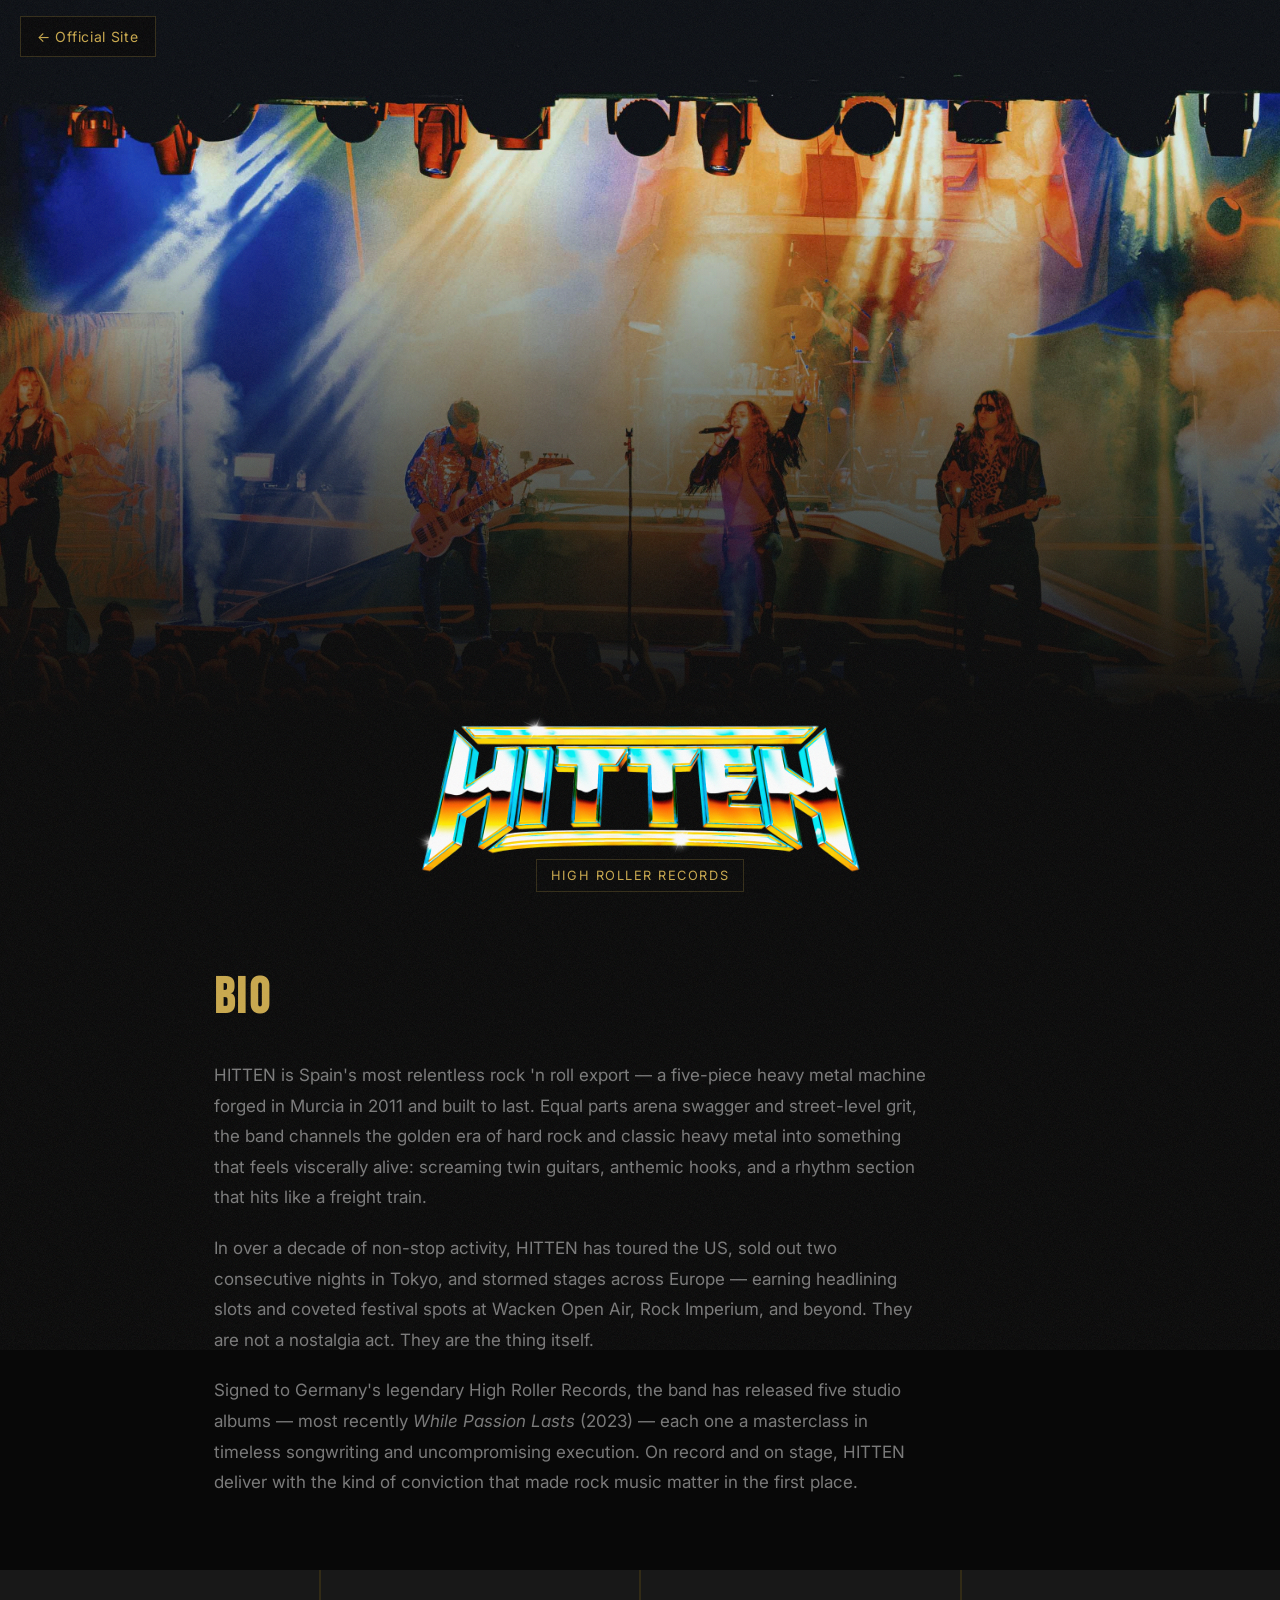
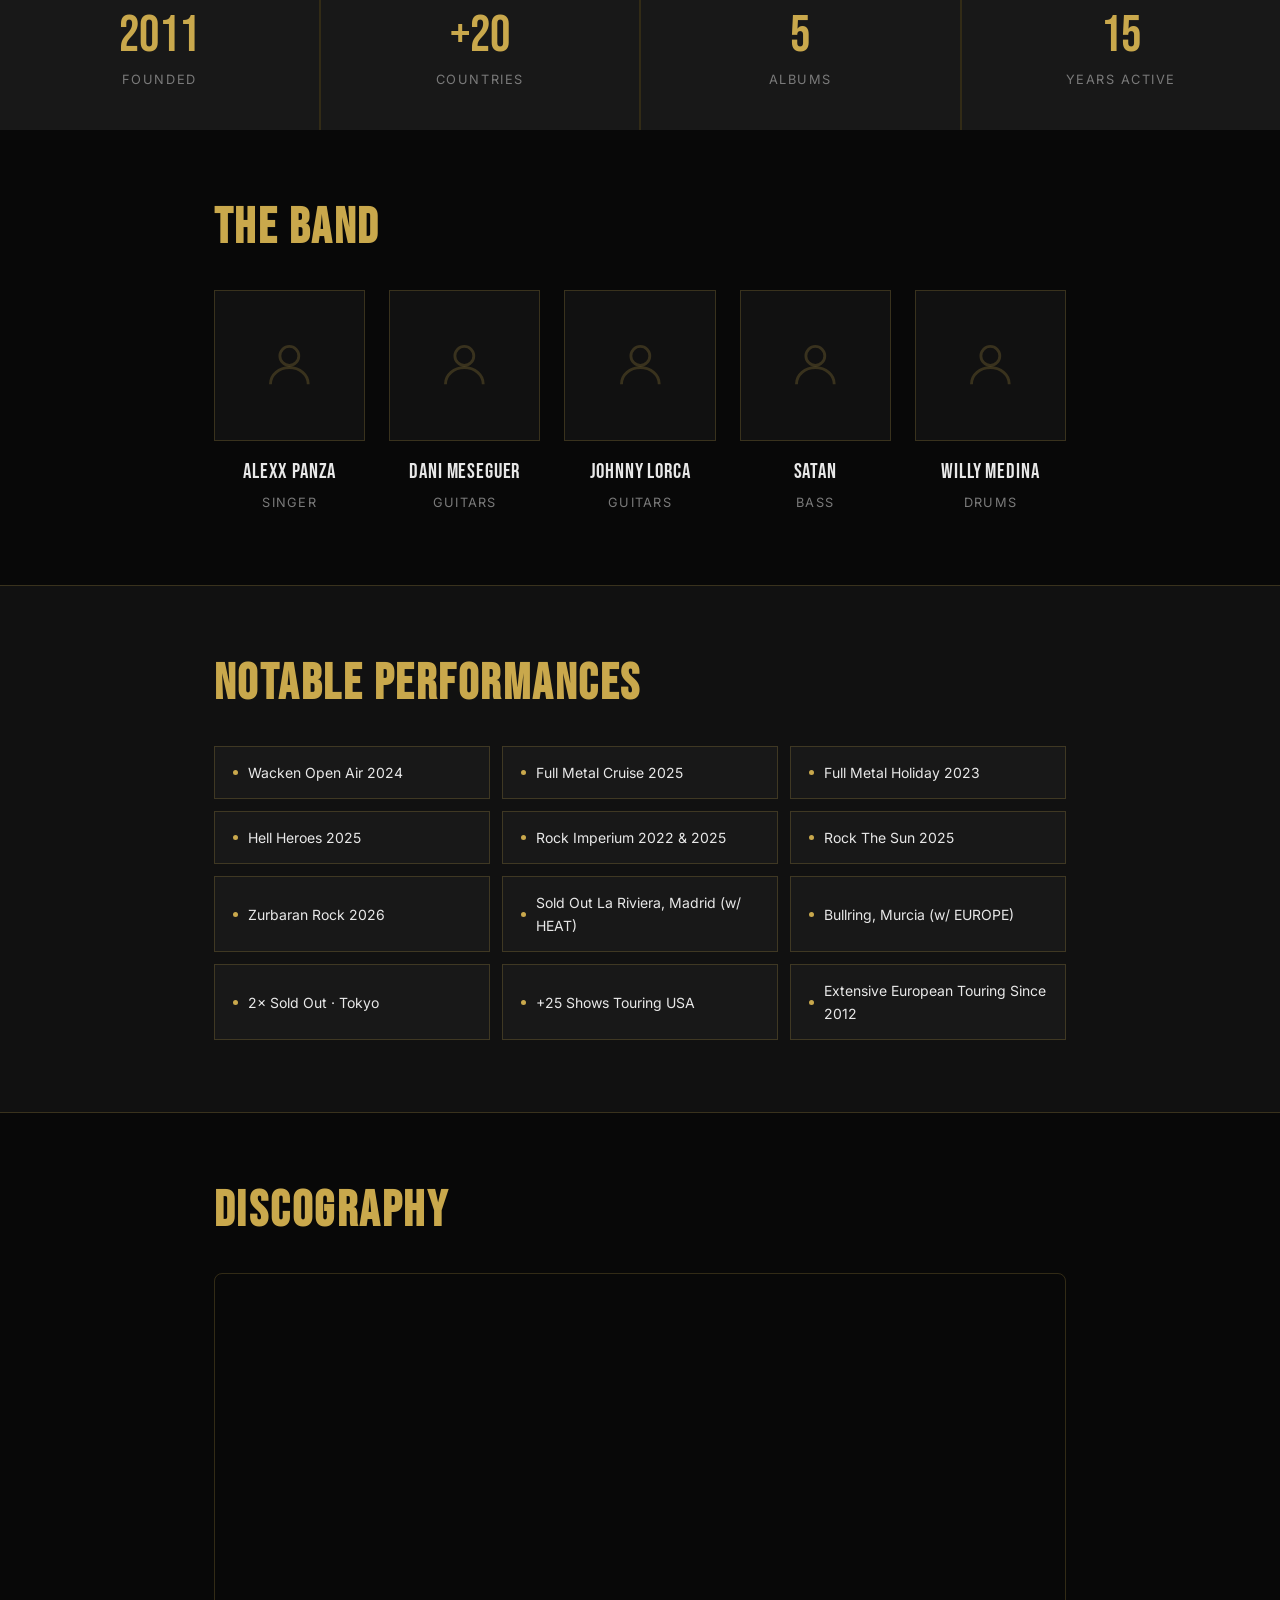
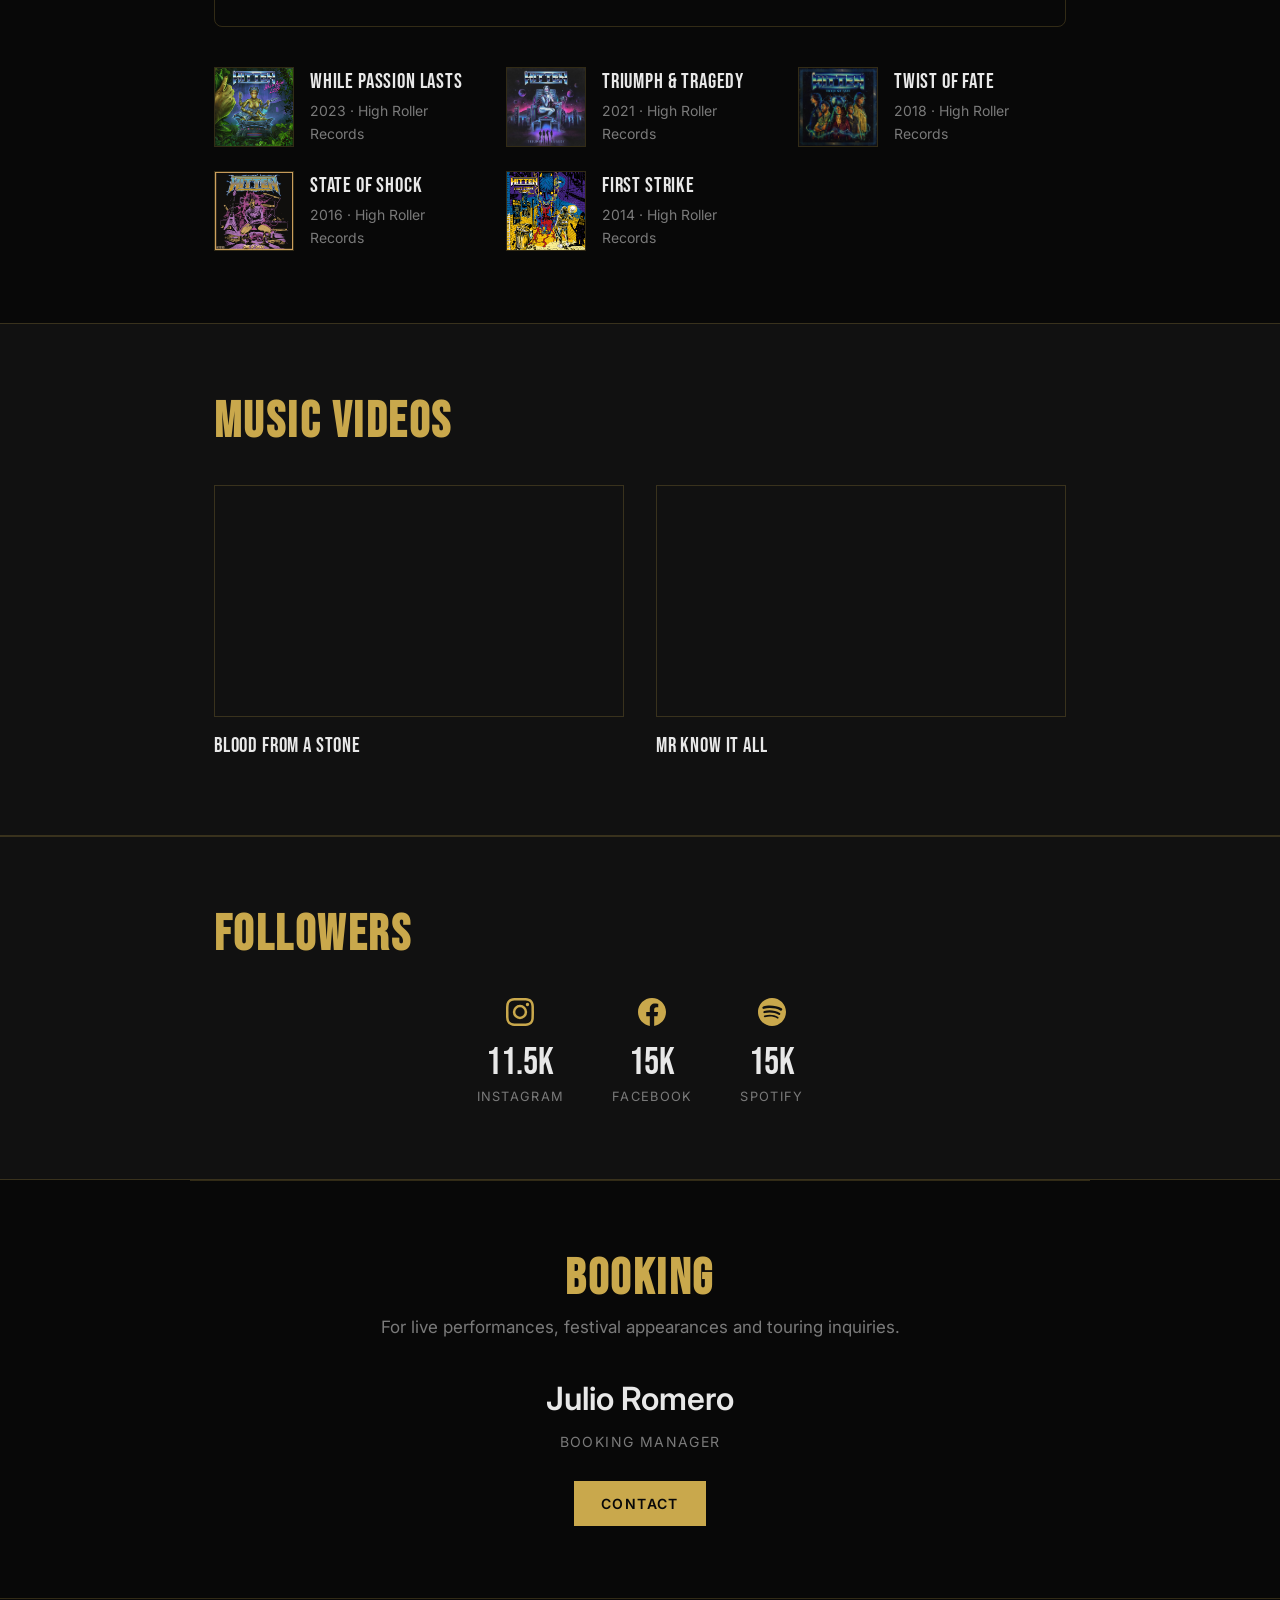
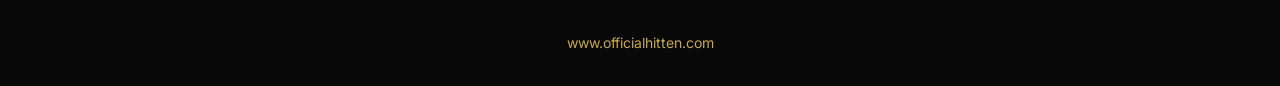
==== epk.html @ 233d21eb "UI: navbar y menú móvil con efecto liquid glass estilo Apple" ====
<!DOCTYPE html>
<html lang="en">
<head>
    <meta charset="UTF-8">
    <meta name="viewport" content="width=device-width, initial-scale=1.0">
    <title>HITTEN — Electronic Press Kit</title>
    <meta name="robots" content="noindex, nofollow">
    <link rel="preconnect" href="https://fonts.googleapis.com">
    <link rel="preconnect" href="https://fonts.gstatic.com" crossorigin>
    <link href="https://fonts.googleapis.com/css2?family=Bebas+Neue&family=Inter:wght@300;400;500;600&display=swap" rel="stylesheet">
    <link rel="stylesheet" href="style.css">
    <style>

        /* ── Back link ── */
        .epk-back {
            position: fixed;
            top: 16px;
            left: 20px;
            z-index: 100;
            padding: 8px 16px;
            background: rgba(8, 8, 8, 0.85);
            border: 1px solid var(--gold-border);
            color: var(--gold);
            font-size: var(--text-sm);
            letter-spacing: 0.05em;
            transition: background 0.2s;
        }
        .epk-back:hover { background: rgba(201, 168, 76, 0.1); }

        /* ── Header ── */
        .epk-header {
            position: relative;
            height: 100vh;
            min-height: 560px;
            display: flex;
            align-items: flex-end;
            justify-content: center;
            text-align: center;
            overflow: hidden;
        }
        .epk-header-bg {
            position: absolute;
            inset: 0;
        }
        .epk-header-bg img {
            width: 100%;
            height: 100%;
            object-fit: cover;
            object-position: center top;
        }
        /* gradient: foto arriba, negro abajo donde aparece el logo */
        .epk-header-bg::after {
            content: '';
            position: absolute;
            inset: 0;
            background: linear-gradient(
                to bottom,
                transparent 20%,
                rgba(8, 8, 8, 0.6) 50%,
                #080808 80%
            );
        }
        .epk-header-content {
            position: relative;
            z-index: 1;
            padding: 0 24px 8px;
        }
        .epk-logo {
            width: min(480px, 80vw);
            margin: 0 auto 20px;
            transform: translateY(40px);
        }
        .epk-tagline {
            font-size: var(--text-sm);
            color: var(--text-muted);
            letter-spacing: 0.2em;
            text-transform: uppercase;
            margin-bottom: 16px;
        }
        .epk-label-badge {
            display: inline-block;
            padding: 5px 14px;
            border: 1px solid var(--gold-border);
            color: var(--gold);
            font-size: var(--text-xs);
            letter-spacing: 0.12em;
            text-transform: uppercase;
            transition: background 0.2s;
            cursor: pointer;
        }
        .epk-label-badge:hover { background: var(--gold-dim); }

        /* ── Section container ── */
        .epk-section {
            max-width: 900px;
            margin: 0 auto;
            padding: 72px 24px;
        }
        .epk-section h2 {
            font-family: var(--font-display);
            font-size: var(--text-2xl);
            color: var(--gold);
            letter-spacing: 0.05em;
            margin-bottom: 36px;
        }
        .epk-dark {
            background: var(--surface);
            border-top: 1px solid var(--gold-border);
            border-bottom: 1px solid var(--gold-border);
        }

        /* ── Bio ── */
        .epk-bio-text {
            color: var(--text-muted);
            line-height: 1.8;
            max-width: 720px;
        }
        .epk-bio-text + .epk-bio-text {
            margin-top: 20px;
        }

        /* ── Stats ── */
        .epk-stats {
            display: grid;
            grid-template-columns: repeat(auto-fit, minmax(150px, 1fr));
            gap: 2px;
            background: var(--gold-border);
        }
        .epk-stat {
            background: var(--surface-2);
            padding: 40px 24px;
            text-align: center;
        }
        .epk-stat-number {
            display: block;
            font-family: var(--font-display);
            font-size: clamp(2.5rem, 4vw, 3.5rem);
            color: var(--gold);
            line-height: 1;
        }
        .epk-stat-label {
            display: block;
            font-size: var(--text-xs);
            color: var(--text-muted);
            text-transform: uppercase;
            letter-spacing: 0.12em;
            margin-top: 8px;
        }

        /* ── Members ── */
        .epk-members-grid {
            display: grid;
            grid-template-columns: repeat(auto-fit, minmax(140px, 1fr));
            gap: 24px;
        }
        .epk-member { text-align: center; }
        .epk-member-photo {
            width: 100%;
            aspect-ratio: 1;
            background: var(--surface);
            border: 1px solid var(--gold-border);
            display: flex;
            align-items: center;
            justify-content: center;
            margin-bottom: 14px;
            overflow: hidden;
        }
        .epk-member-photo img {
            width: 100%;
            height: 100%;
            object-fit: cover;
        }
        .epk-member-photo svg {
            width: 38%;
            color: var(--gold-border);
        }
        .epk-member-name {
            font-family: var(--font-display);
            font-size: var(--text-lg);
            letter-spacing: 0.04em;
        }
        .epk-member-role {
            font-size: var(--text-xs);
            color: var(--text-muted);
            text-transform: uppercase;
            letter-spacing: 0.1em;
            margin-top: 2px;
        }

        /* ── Notable performances ── */
        .epk-performances-grid {
            display: grid;
            grid-template-columns: repeat(auto-fit, minmax(230px, 1fr));
            gap: 12px;
        }
        .epk-perf-item {
            background: var(--surface-2);
            border: 1px solid var(--gold-border);
            padding: 14px 18px;
            font-size: var(--text-sm);
            display: flex;
            align-items: center;
            gap: 10px;
        }
        .epk-perf-item::before {
            content: '';
            width: 5px;
            height: 5px;
            background: var(--gold);
            border-radius: 50%;
            flex-shrink: 0;
        }

        /* ── Discography ── */
        .epk-albums-grid {
            display: grid;
            grid-template-columns: repeat(auto-fit, minmax(220px, 1fr));
            gap: 24px;
        }
        .epk-album {
            display: flex;
            gap: 16px;
            align-items: center;
        }
        .epk-album img {
            width: 80px;
            height: 80px;
            object-fit: cover;
            flex-shrink: 0;
            border: 1px solid var(--gold-border);
            display: block;
        }
        .epk-album-name {
            font-family: var(--font-display);
            font-size: var(--text-lg);
            letter-spacing: 0.04em;
            line-height: 1.2;
        }
        .epk-album-meta {
            font-size: var(--text-sm);
            color: var(--text-muted);
            margin-top: 4px;
        }

        /* ── Social ── */
        .epk-social-inner {
            display: flex;
            flex-wrap: wrap;
            gap: 48px;
            justify-content: center;
        }
        .epk-social-item { text-align: center; }
        .epk-social-icon {
            width: 28px;
            height: 28px;
            color: var(--gold);
            margin: 0 auto 10px;
        }
        .epk-social-count {
            display: block;
            font-family: var(--font-display);
            font-size: clamp(1.8rem, 3vw, 2.5rem);
            line-height: 1;
        }
        .epk-social-name {
            display: block;
            font-size: var(--text-xs);
            color: var(--text-muted);
            text-transform: uppercase;
            letter-spacing: 0.1em;
            margin-top: 4px;
        }

        /* ── Booking ── */
        .epk-booking {
            text-align: center;
            border-top: 1px solid var(--gold-border);
        }
        .epk-booking h2 { margin-bottom: 8px; }
        .epk-booking-desc {
            color: var(--text-muted);
            margin-bottom: 32px;
        }
        .epk-booking-name {
            font-size: var(--text-xl);
            font-weight: 600;
            margin-bottom: 4px;
        }
        .epk-booking-role {
            color: var(--text-muted);
            font-size: var(--text-sm);
            text-transform: uppercase;
            letter-spacing: 0.1em;
            margin-bottom: 28px;
        }

        /* ── Scroll Reveal ── */
        .reveal-on-scroll {
            opacity: 0;
            transform: translateY(28px);
            transition: opacity 0.65s ease, transform 0.65s ease;
        }
        .reveal-on-scroll.revealed {
            opacity: 1;
            transform: translateY(0);
        }
        .reveal-d1 { transition-delay: 0.1s; }
        .reveal-d2 { transition-delay: 0.2s; }
        .reveal-d3 { transition-delay: 0.3s; }
        .reveal-d4 { transition-delay: 0.4s; }

        /* ── Album hover + overlay ── */
        .epk-album {
            transition: transform 0.2s ease;
            cursor: default;
        }
        .epk-album:hover { transform: translateX(6px); }
        .epk-album-name { transition: color 0.2s; }
        .epk-album:hover .epk-album-name { color: var(--gold); }

        .epk-album-cover-wrap {
            position: relative;
            flex-shrink: 0;
            width: 80px;
            height: 80px;
        }
        .epk-album-cover-wrap img {
            width: 100%;
            height: 100%;
            object-fit: cover;
            display: block;
        }
        .epk-album-overlay {
            position: absolute;
            inset: 0;
            background: rgba(8, 8, 8, 0.88);
            display: flex;
            flex-direction: column;
            align-items: center;
            justify-content: center;
            gap: 5px;
            opacity: 0;
            transition: opacity 0.22s ease;
            text-decoration: none;
        }
        .epk-album:hover .epk-album-overlay { opacity: 1; }
        .epk-album-overlay svg {
            width: 20px;
            height: 20px;
            color: var(--gold);
        }
        .epk-album-overlay span {
            font-size: 9px;
            color: var(--gold);
            letter-spacing: 0.08em;
            text-transform: uppercase;
            text-align: center;
            line-height: 1.3;
        }

        /* ── Videos ── */
        .epk-videos-grid {
            display: grid;
            grid-template-columns: repeat(auto-fit, minmax(280px, 1fr));
            gap: 32px;
        }
        .epk-video-wrap {
            position: relative;
            padding-bottom: 56.25%;
            height: 0;
            overflow: hidden;
            border: 1px solid var(--gold-border);
        }
        .epk-video-wrap iframe {
            position: absolute;
            top: 0; left: 0;
            width: 100%; height: 100%;
            border: 0;
        }
        .epk-video-title {
            font-family: var(--font-display);
            font-size: var(--text-lg);
            letter-spacing: 0.04em;
            margin-top: 12px;
        }

        /* ── Performance hover ── */
        .epk-perf-item {
            transition: background 0.2s, border-color 0.2s;
        }
        .epk-perf-item:hover {
            background: rgba(201, 168, 76, 0.06);
            border-color: var(--gold);
        }

        /* ── Spotify embed ── */
        .epk-spotify-wrap {
            border-radius: 8px;
            overflow: hidden;
            margin-bottom: 40px;
            border: 1px solid var(--gold-border);
        }
        .epk-spotify-wrap iframe { display: block; }

        /* ── Footer ── */
        .epk-footer {
            text-align: center;
            padding: 32px 24px;
            border-top: 1px solid var(--gold-border);
            color: var(--text-muted);
            font-size: var(--text-sm);
        }
        .epk-footer a { color: var(--gold); }

        /* ── Mobile responsive ── */
        @media (max-width: 767px) {
            .epk-logo {
                transform: none;
                margin-bottom: 16px;
            }
            .epk-header-content {
                padding: 0 24px 32px;
            }
        }

    </style>
</head>
<body>

    <a href="index.html" class="epk-back">← Official Site</a>

    <!-- ═══ HEADER ═══ -->
    <header class="epk-header">
        <div class="epk-header-bg">
            <img src="assets/IMG_0885.jpg" alt="HITTEN band photo">
        </div>
        <div class="epk-header-content">
            <img src="assets/logoweb.png" alt="HITTEN" class="epk-logo">
            <a href="https://www.hrrecords.de/HITTEN_1" target="_blank" rel="noopener" class="epk-label-badge">High Roller Records</a>
        </div>
    </header>

    <!-- ═══ BIO ═══ -->
    <div class="epk-section reveal-on-scroll">
        <h2>Bio</h2>
        <p class="epk-bio-text">
            HITTEN is Spain's most relentless rock 'n roll export — a five-piece heavy metal machine forged in Murcia in 2011 and built to last. Equal parts arena swagger and street-level grit, the band channels the golden era of hard rock and classic heavy metal into something that feels viscerally alive: screaming twin guitars, anthemic hooks, and a rhythm section that hits like a freight train.
        </p>
        <p class="epk-bio-text">
            In over a decade of non-stop activity, HITTEN has toured the US, sold out two consecutive nights in Tokyo, and stormed stages across Europe — earning headlining slots and coveted festival spots at Wacken Open Air, Rock Imperium, and beyond. They are not a nostalgia act. They are the thing itself.
        </p>
        <p class="epk-bio-text">
            Signed to Germany's legendary High Roller Records, the band has released five studio albums — most recently <em>While Passion Lasts</em> (2023) — each one a masterclass in timeless songwriting and uncompromising execution. On record and on stage, HITTEN deliver with the kind of conviction that made rock music matter in the first place.
        </p>
    </div>

    <!-- ═══ STATS ═══ -->
    <div class="epk-stats">
        <div class="epk-stat">
            <span class="epk-stat-number" data-count="2011">2011</span>
            <span class="epk-stat-label">Founded</span>
        </div>
        <div class="epk-stat">
            <span class="epk-stat-number" data-count="20" data-prefix="+">+20</span>
            <span class="epk-stat-label">Countries</span>
        </div>
        <div class="epk-stat">
            <span class="epk-stat-number" data-count="5">5</span>
            <span class="epk-stat-label">Albums</span>
        </div>
        <div class="epk-stat">
            <span class="epk-stat-number" data-count="15">15</span>
            <span class="epk-stat-label">Years Active</span>
        </div>
    </div>

    <!-- ═══ THE BAND ═══ -->
    <div class="epk-section">
        <h2 class="reveal-on-scroll">The Band</h2>
        <div class="epk-members-grid">

            <div class="epk-member reveal-on-scroll">
                <div class="epk-member-photo">
                    <svg viewBox="0 0 24 24" fill="none" stroke="currentColor" stroke-width="1.2" aria-hidden="true">
                        <circle cx="12" cy="8" r="4"/>
                        <path d="M4 20c0-4 3.6-7 8-7s8 3 8 7"/>
                    </svg>
                </div>
                <p class="epk-member-name">Alexx Panza</p>
                <p class="epk-member-role">Singer</p>
            </div>

            <div class="epk-member reveal-on-scroll reveal-d1">
                <div class="epk-member-photo">
                    <svg viewBox="0 0 24 24" fill="none" stroke="currentColor" stroke-width="1.2" aria-hidden="true">
                        <circle cx="12" cy="8" r="4"/>
                        <path d="M4 20c0-4 3.6-7 8-7s8 3 8 7"/>
                    </svg>
                </div>
                <p class="epk-member-name">Dani Meseguer</p>
                <p class="epk-member-role">Guitars</p>
            </div>

            <div class="epk-member reveal-on-scroll reveal-d2">
                <div class="epk-member-photo">
                    <svg viewBox="0 0 24 24" fill="none" stroke="currentColor" stroke-width="1.2" aria-hidden="true">
                        <circle cx="12" cy="8" r="4"/>
                        <path d="M4 20c0-4 3.6-7 8-7s8 3 8 7"/>
                    </svg>
                </div>
                <p class="epk-member-name">Johnny Lorca</p>
                <p class="epk-member-role">Guitars</p>
            </div>

            <div class="epk-member reveal-on-scroll reveal-d3">
                <div class="epk-member-photo">
                    <svg viewBox="0 0 24 24" fill="none" stroke="currentColor" stroke-width="1.2" aria-hidden="true">
                        <circle cx="12" cy="8" r="4"/>
                        <path d="M4 20c0-4 3.6-7 8-7s8 3 8 7"/>
                    </svg>
                </div>
                <p class="epk-member-name">Satan</p>
                <p class="epk-member-role">Bass</p>
            </div>

            <div class="epk-member reveal-on-scroll reveal-d4">
                <div class="epk-member-photo">
                    <svg viewBox="0 0 24 24" fill="none" stroke="currentColor" stroke-width="1.2" aria-hidden="true">
                        <circle cx="12" cy="8" r="4"/>
                        <path d="M4 20c0-4 3.6-7 8-7s8 3 8 7"/>
                    </svg>
                </div>
                <p class="epk-member-name">Willy Medina</p>
                <p class="epk-member-role">Drums</p>
            </div>

        </div>
    </div>

    <!-- ═══ NOTABLE PERFORMANCES ═══ -->
    <div class="epk-dark">
        <div class="epk-section">
            <h2 class="reveal-on-scroll">Notable Performances</h2>
            <div class="epk-performances-grid">
                <div class="epk-perf-item reveal-on-scroll">Wacken Open Air 2024</div>
                <div class="epk-perf-item reveal-on-scroll reveal-d1">Full Metal Cruise 2025</div>
                <div class="epk-perf-item reveal-on-scroll reveal-d2">Full Metal Holiday 2023</div>
                <div class="epk-perf-item reveal-on-scroll reveal-d1">Hell Heroes 2025</div>
                <div class="epk-perf-item reveal-on-scroll reveal-d2">Rock Imperium 2022 &amp; 2025</div>
                <div class="epk-perf-item reveal-on-scroll reveal-d3">Rock The Sun 2025</div>
                <div class="epk-perf-item reveal-on-scroll reveal-d1">Zurbaran Rock 2026</div>
                <div class="epk-perf-item reveal-on-scroll reveal-d2">Sold Out La Riviera, Madrid (w/ HEAT)</div>
                <div class="epk-perf-item reveal-on-scroll reveal-d3">Bullring, Murcia (w/ EUROPE)</div>
                <div class="epk-perf-item reveal-on-scroll reveal-d1">2× Sold Out · Tokyo</div>
                <div class="epk-perf-item reveal-on-scroll reveal-d2">+25 Shows Touring USA</div>
                <div class="epk-perf-item reveal-on-scroll reveal-d3">Extensive European Touring Since 2012</div>
            </div>
        </div>
    </div>

    <!-- ═══ DISCOGRAPHY ═══ -->
    <div class="epk-section">
        <h2 class="reveal-on-scroll">Discography</h2>

        <div class="epk-spotify-wrap reveal-on-scroll">
            <iframe
                src="https://open.spotify.com/embed/artist/78LVpk0xhPtf6ptfZjaw5h?utm_source=generator&theme=0"
                width="100%"
                height="352"
                frameBorder="0"
                allowfullscreen=""
                allow="autoplay; clipboard-write; encrypted-media; fullscreen; picture-in-picture"
                loading="lazy">
            </iframe>
        </div>

        <div class="epk-albums-grid">
            <div class="epk-album reveal-on-scroll">
                <div class="epk-album-cover-wrap">
                    <img src="assets/albums/a3026073708_10.jpg" alt="While Passion Lasts">
                    <a href="https://open.spotify.com/artist/78LVpk0xhPtf6ptfZjaw5h" target="_blank" rel="noopener" class="epk-album-overlay" aria-label="Listen on Spotify">
                        <svg viewBox="0 0 24 24" fill="currentColor"><path d="M12 0C5.4 0 0 5.4 0 12s5.4 12 12 12 12-5.4 12-12S18.66 0 12 0zm5.521 17.34c-.24.359-.66.48-1.021.24-2.82-1.74-6.36-2.101-10.561-1.141-.418.122-.779-.179-.899-.539-.12-.421.18-.78.54-.9 4.56-1.021 8.52-.6 11.64 1.32.42.18.479.659.301 1.02zm1.44-3.3c-.301.42-.841.6-1.262.3-3.239-1.98-8.159-2.58-11.939-1.38-.479.12-1.02-.12-1.14-.6-.12-.48.12-1.021.6-1.141C9.6 9.9 15 10.561 18.72 12.84c.361.181.54.78.241 1.2zm.12-3.36C15.24 8.4 8.82 8.16 5.16 9.301c-.6.179-1.2-.181-1.38-.721-.18-.601.18-1.2.72-1.381 4.26-1.26 11.28-1.02 15.721 1.621.539.3.719 1.02.419 1.56-.299.421-1.02.599-1.559.3z"/></svg>
                        <span>Listen on<br>Spotify</span>
                    </a>
                </div>
                <div>
                    <p class="epk-album-name">While Passion Lasts</p>
                    <p class="epk-album-meta">2023 · High Roller Records</p>
                </div>
            </div>
            <div class="epk-album reveal-on-scroll reveal-d1">
                <div class="epk-album-cover-wrap">
                    <img src="assets/albums/triumph.jpg" alt="Triumph & Tragedy">
                    <a href="https://open.spotify.com/artist/78LVpk0xhPtf6ptfZjaw5h" target="_blank" rel="noopener" class="epk-album-overlay" aria-label="Listen on Spotify">
                        <svg viewBox="0 0 24 24" fill="currentColor"><path d="M12 0C5.4 0 0 5.4 0 12s5.4 12 12 12 12-5.4 12-12S18.66 0 12 0zm5.521 17.34c-.24.359-.66.48-1.021.24-2.82-1.74-6.36-2.101-10.561-1.141-.418.122-.779-.179-.899-.539-.12-.421.18-.78.54-.9 4.56-1.021 8.52-.6 11.64 1.32.42.18.479.659.301 1.02zm1.44-3.3c-.301.42-.841.6-1.262.3-3.239-1.98-8.159-2.58-11.939-1.38-.479.12-1.02-.12-1.14-.6-.12-.48.12-1.021.6-1.141C9.6 9.9 15 10.561 18.72 12.84c.361.181.54.78.241 1.2zm.12-3.36C15.24 8.4 8.82 8.16 5.16 9.301c-.6.179-1.2-.181-1.38-.721-.18-.601.18-1.2.72-1.381 4.26-1.26 11.28-1.02 15.721 1.621.539.3.719 1.02.419 1.56-.299.421-1.02.599-1.559.3z"/></svg>
                        <span>Listen on<br>Spotify</span>
                    </a>
                </div>
                <div>
                    <p class="epk-album-name">Triumph &amp; Tragedy</p>
                    <p class="epk-album-meta">2021 · High Roller Records</p>
                </div>
            </div>
            <div class="epk-album reveal-on-scroll reveal-d2">
                <div class="epk-album-cover-wrap">
                    <img src="assets/albums/twist.jpg" alt="Twist of Fate">
                    <a href="https://open.spotify.com/artist/78LVpk0xhPtf6ptfZjaw5h" target="_blank" rel="noopener" class="epk-album-overlay" aria-label="Listen on Spotify">
                        <svg viewBox="0 0 24 24" fill="currentColor"><path d="M12 0C5.4 0 0 5.4 0 12s5.4 12 12 12 12-5.4 12-12S18.66 0 12 0zm5.521 17.34c-.24.359-.66.48-1.021.24-2.82-1.74-6.36-2.101-10.561-1.141-.418.122-.779-.179-.899-.539-.12-.421.18-.78.54-.9 4.56-1.021 8.52-.6 11.64 1.32.42.18.479.659.301 1.02zm1.44-3.3c-.301.42-.841.6-1.262.3-3.239-1.98-8.159-2.58-11.939-1.38-.479.12-1.02-.12-1.14-.6-.12-.48.12-1.021.6-1.141C9.6 9.9 15 10.561 18.72 12.84c.361.181.54.78.241 1.2zm.12-3.36C15.24 8.4 8.82 8.16 5.16 9.301c-.6.179-1.2-.181-1.38-.721-.18-.601.18-1.2.72-1.381 4.26-1.26 11.28-1.02 15.721 1.621.539.3.719 1.02.419 1.56-.299.421-1.02.599-1.559.3z"/></svg>
                        <span>Listen on<br>Spotify</span>
                    </a>
                </div>
                <div>
                    <p class="epk-album-name">Twist of Fate</p>
                    <p class="epk-album-meta">2018 · High Roller Records</p>
                </div>
            </div>
            <div class="epk-album reveal-on-scroll reveal-d1">
                <div class="epk-album-cover-wrap">
                    <img src="assets/state%20revisited.jpg" alt="State of Shock">
                    <a href="https://open.spotify.com/artist/78LVpk0xhPtf6ptfZjaw5h" target="_blank" rel="noopener" class="epk-album-overlay" aria-label="Listen on Spotify">
                        <svg viewBox="0 0 24 24" fill="currentColor"><path d="M12 0C5.4 0 0 5.4 0 12s5.4 12 12 12 12-5.4 12-12S18.66 0 12 0zm5.521 17.34c-.24.359-.66.48-1.021.24-2.82-1.74-6.36-2.101-10.561-1.141-.418.122-.779-.179-.899-.539-.12-.421.18-.78.54-.9 4.56-1.021 8.52-.6 11.64 1.32.42.18.479.659.301 1.02zm1.44-3.3c-.301.42-.841.6-1.262.3-3.239-1.98-8.159-2.58-11.939-1.38-.479.12-1.02-.12-1.14-.6-.12-.48.12-1.021.6-1.141C9.6 9.9 15 10.561 18.72 12.84c.361.181.54.78.241 1.2zm.12-3.36C15.24 8.4 8.82 8.16 5.16 9.301c-.6.179-1.2-.181-1.38-.721-.18-.601.18-1.2.72-1.381 4.26-1.26 11.28-1.02 15.721 1.621.539.3.719 1.02.419 1.56-.299.421-1.02.599-1.559.3z"/></svg>
                        <span>Listen on<br>Spotify</span>
                    </a>
                </div>
                <div>
                    <p class="epk-album-name">State of Shock</p>
                    <p class="epk-album-meta">2016 · High Roller Records</p>
                </div>
            </div>
            <div class="epk-album reveal-on-scroll reveal-d2">
                <div class="epk-album-cover-wrap">
                    <img src="assets/first%20strike%20.jpg" alt="First Strike">
                    <a href="https://open.spotify.com/artist/78LVpk0xhPtf6ptfZjaw5h" target="_blank" rel="noopener" class="epk-album-overlay" aria-label="Listen on Spotify">
                        <svg viewBox="0 0 24 24" fill="currentColor"><path d="M12 0C5.4 0 0 5.4 0 12s5.4 12 12 12 12-5.4 12-12S18.66 0 12 0zm5.521 17.34c-.24.359-.66.48-1.021.24-2.82-1.74-6.36-2.101-10.561-1.141-.418.122-.779-.179-.899-.539-.12-.421.18-.78.54-.9 4.56-1.021 8.52-.6 11.64 1.32.42.18.479.659.301 1.02zm1.44-3.3c-.301.42-.841.6-1.262.3-3.239-1.98-8.159-2.58-11.939-1.38-.479.12-1.02-.12-1.14-.6-.12-.48.12-1.021.6-1.141C9.6 9.9 15 10.561 18.72 12.84c.361.181.54.78.241 1.2zm.12-3.36C15.24 8.4 8.82 8.16 5.16 9.301c-.6.179-1.2-.181-1.38-.721-.18-.601.18-1.2.72-1.381 4.26-1.26 11.28-1.02 15.721 1.621.539.3.719 1.02.419 1.56-.299.421-1.02.599-1.559.3z"/></svg>
                        <span>Listen on<br>Spotify</span>
                    </a>
                </div>
                <div>
                    <p class="epk-album-name">First Strike</p>
                    <p class="epk-album-meta">2014 · High Roller Records</p>
                </div>
            </div>
        </div>
    </div>

    <!-- ═══ MUSIC VIDEOS ═══ -->
    <div class="epk-dark">
        <div class="epk-section">
            <h2 class="reveal-on-scroll">Music Videos</h2>
            <div class="epk-videos-grid">
                <div class="reveal-on-scroll">
                    <div class="epk-video-wrap">
                        <iframe
                            src="https://www.youtube.com/embed/QdadtnK2VJY"
                            title="HITTEN — Blood from a Stone"
                            allow="accelerometer; autoplay; clipboard-write; encrypted-media; gyroscope; picture-in-picture"
                            allowfullscreen
                            loading="lazy">
                        </iframe>
                    </div>
                    <p class="epk-video-title">Blood from a Stone</p>
                </div>
                <div class="reveal-on-scroll reveal-d1">
                    <div class="epk-video-wrap">
                        <iframe
                            src="https://www.youtube.com/embed/LeOdlYlMnc0"
                            title="HITTEN — Mr Know It All"
                            allow="accelerometer; autoplay; clipboard-write; encrypted-media; gyroscope; picture-in-picture"
                            allowfullscreen
                            loading="lazy">
                        </iframe>
                    </div>
                    <p class="epk-video-title">Mr Know It All</p>
                </div>
            </div>
        </div>
    </div>

    <!-- ═══ SOCIAL ═══ -->
    <div class="epk-dark">
        <div class="epk-section reveal-on-scroll">
            <h2>Followers</h2>
            <div class="epk-social-inner">

                <div class="epk-social-item">
                    <svg class="epk-social-icon" viewBox="0 0 24 24" fill="currentColor" aria-label="Instagram">
                        <path d="M12 2.163c3.204 0 3.584.012 4.85.07 3.252.148 4.771 1.691 4.919 4.919.058 1.265.069 1.645.069 4.849 0 3.205-.012 3.584-.069 4.849-.149 3.225-1.664 4.771-4.919 4.919-1.266.058-1.644.07-4.85.07-3.204 0-3.584-.012-4.849-.07-3.26-.149-4.771-1.699-4.919-4.92-.058-1.265-.07-1.644-.07-4.849 0-3.204.013-3.583.07-4.849.149-3.227 1.664-4.771 4.919-4.919 1.266-.057 1.645-.069 4.849-.069zM12 0C8.741 0 8.333.014 7.053.072 2.695.272.273 2.69.073 7.052.014 8.333 0 8.741 0 12c0 3.259.014 3.668.072 4.948.2 4.358 2.618 6.78 6.98 6.98C8.333 23.986 8.741 24 12 24c3.259 0 3.668-.014 4.948-.072 4.354-.2 6.782-2.618 6.979-6.98.059-1.28.073-1.689.073-4.948 0-3.259-.014-3.667-.072-4.947-.196-4.354-2.617-6.78-6.979-6.98C15.668.014 15.259 0 12 0zm0 5.838a6.162 6.162 0 1 0 0 12.324 6.162 6.162 0 0 0 0-12.324zM12 16a4 4 0 1 1 0-8 4 4 0 0 1 0 8zm6.406-11.845a1.44 1.44 0 1 0 0 2.881 1.44 1.44 0 0 0 0-2.881z"/>
                    </svg>
                    <span class="epk-social-count">11.5k</span>
                    <span class="epk-social-name">Instagram</span>
                </div>

                <div class="epk-social-item">
                    <svg class="epk-social-icon" viewBox="0 0 24 24" fill="currentColor" aria-label="Facebook">
                        <path d="M24 12.073c0-6.627-5.373-12-12-12s-12 5.373-12 12c0 5.99 4.388 10.954 10.125 11.854v-8.385H7.078v-3.47h3.047V9.43c0-3.007 1.792-4.669 4.533-4.669 1.312 0 2.686.235 2.686.235v2.953H15.83c-1.491 0-1.956.925-1.956 1.874v2.25h3.328l-.532 3.47h-2.796v8.385C19.612 23.027 24 18.062 24 12.073z"/>
                    </svg>
                    <span class="epk-social-count">15k</span>
                    <span class="epk-social-name">Facebook</span>
                </div>

                <div class="epk-social-item">
                    <svg class="epk-social-icon" viewBox="0 0 24 24" fill="currentColor" aria-label="Spotify">
                        <path d="M12 0C5.4 0 0 5.4 0 12s5.4 12 12 12 12-5.4 12-12S18.66 0 12 0zm5.521 17.34c-.24.359-.66.48-1.021.24-2.82-1.74-6.36-2.101-10.561-1.141-.418.122-.779-.179-.899-.539-.12-.421.18-.78.54-.9 4.56-1.021 8.52-.6 11.64 1.32.42.18.479.659.301 1.02zm1.44-3.3c-.301.42-.841.6-1.262.3-3.239-1.98-8.159-2.58-11.939-1.38-.479.12-1.02-.12-1.14-.6-.12-.48.12-1.021.6-1.141C9.6 9.9 15 10.561 18.72 12.84c.361.181.54.78.241 1.2zm.12-3.36C15.24 8.4 8.82 8.16 5.16 9.301c-.6.179-1.2-.181-1.38-.721-.18-.601.18-1.2.72-1.381 4.26-1.26 11.28-1.02 15.721 1.621.539.3.719 1.02.419 1.56-.299.421-1.02.599-1.559.3z"/>
                    </svg>
                    <span class="epk-social-count">15k</span>
                    <span class="epk-social-name">Spotify</span>
                </div>

            </div>
        </div>
    </div>

    <!-- ═══ BOOKING ═══ -->
    <div class="epk-section epk-booking reveal-on-scroll">
        <h2>Booking</h2>
        <p class="epk-booking-desc">For live performances, festival appearances and touring inquiries.</p>
        <p class="epk-booking-name">Julio Romero</p>
        <p class="epk-booking-role">Booking Manager</p>
        <a href="mailto:booking@officialhitten.com" class="btn btn-primary">
            Contact
        </a>
    </div>

    <footer class="epk-footer">
        <a href="https://www.officialhitten.com">www.officialhitten.com</a>
    </footer>

    <script>
        // ── Scroll Reveal ──
        const revealObserver = new IntersectionObserver((entries) => {
            entries.forEach(entry => {
                if (entry.isIntersecting) {
                    entry.target.classList.add('revealed');
                }
            });
        }, { threshold: 0.12 });

        document.querySelectorAll('.reveal-on-scroll').forEach(el => revealObserver.observe(el));

        // ── Stats Count-up ──
        function countUp(el, target, prefix, duration) {
            const startVal = target >= 2000 ? 2000 : 0;
            const start = performance.now();
            function tick(now) {
                const progress = Math.min((now - start) / duration, 1);
                const eased = 1 - Math.pow(1 - progress, 3);
                const val = Math.round(startVal + (target - startVal) * eased);
                el.textContent = prefix + val;
                if (progress < 1) requestAnimationFrame(tick);
            }
            requestAnimationFrame(tick);
        }

        const statsObserver = new IntersectionObserver((entries) => {
            entries.forEach(entry => {
                if (entry.isIntersecting) {
                    entry.target.querySelectorAll('[data-count]').forEach(el => {
                        countUp(
                            el,
                            parseInt(el.dataset.count),
                            el.dataset.prefix || '',
                            1400
                        );
                    });
                    statsObserver.unobserve(entry.target);
                }
            });
        }, { threshold: 0.5 });

        const statsBar = document.querySelector('.epk-stats');
        if (statsBar) statsObserver.observe(statsBar);
    </script>
</body>
</html>
---- style.css ----
/* ============================================================
   DESIGN TOKENS
   ============================================================ */
:root {
  /* Colors */
  --black:        #080808;
  --surface:      #111111;
  --surface-2:    #181818;
  --gold:         #c9a84c;
  --gold-dim:     rgba(201, 168, 76, 0.12);
  --gold-border:  rgba(201, 168, 76, 0.22);
  --text:         #e8e8e8;
  --text-muted:   #7a7a7a;

  /* Spacing (4px base) */
  --sp-1:   4px;
  --sp-2:   8px;
  --sp-3:   12px;
  --sp-4:   16px;
  --sp-6:   24px;
  --sp-8:   32px;
  --sp-12:  48px;
  --sp-16:  64px;
  --sp-24:  96px;

  /* Type */
  --font-display: 'Bebas Neue', sans-serif;
  --font-body:    'Inter', sans-serif;

  --text-xs:   clamp(0.7rem,   0.65rem + 0.2vw,  0.8rem);
  --text-sm:   clamp(0.8rem,   0.75rem + 0.2vw,  0.875rem);
  --text-base: clamp(1rem,     0.95rem + 0.2vw,  1.0625rem);
  --text-lg:   clamp(1.125rem, 1rem + 0.5vw,     1.3rem);
  --text-xl:   clamp(1.5rem,   1.2rem + 1vw,     2rem);
  --text-2xl:  clamp(2rem,     1.5rem + 2vw,     3.25rem);

  /* Misc */
  --nav-h:   72px;
  --ease:    cubic-bezier(0.25, 0.46, 0.45, 0.94);
  --ease-out: cubic-bezier(0.0, 0.0, 0.2, 1);
}

/* ============================================================
   RESET
   ============================================================ */
*, *::before, *::after {
  box-sizing: border-box;
  margin: 0;
  padding: 0;
}

html { font-size: 16px; }

@media (prefers-reduced-motion: reduce) {
  html { scroll-behavior: auto; }
  *, *::before, *::after {
    animation-duration: 0.01ms !important;
    transition-duration: 0.01ms !important;
  }
}

body {
  background-color: var(--black);
  color: var(--text);
  font-family: var(--font-body);
  font-size: var(--text-base);
  line-height: 1.65;
  -webkit-font-smoothing: antialiased;
  overflow-x: hidden;
}

img  { display: block; max-width: 100%; height: auto; }
ul   { list-style: none; }
a    { color: inherit; text-decoration: none; }

/* ============================================================
   LAYOUT
   ============================================================ */
.container {
  width: 100%;
  max-width: 1200px;
  margin-inline: auto;
  padding-inline: clamp(var(--sp-4), 5vw, var(--sp-16));
}

.section {
  position: relative;
  padding-block: clamp(var(--sp-16), 10vw, var(--sp-24));
}

section[id] {
  scroll-margin-top: var(--nav-h);
}

/* Neon gold separator at the top of every section */
.section::before {
  content: '';
  position: absolute;
  top: 0;
  left: 0;
  right: 0;
  height: 1px;
  background: linear-gradient(
    to right,
    transparent 0%,
    rgba(201, 168, 76, 0.5) 15%,
    rgba(201, 168, 76, 0.95) 50%,
    rgba(201, 168, 76, 0.5) 85%,
    transparent 100%
  );
  box-shadow:
    0 0 6px  rgba(201, 168, 76, 0.7),
    0 0 18px rgba(201, 168, 76, 0.35),
    0 0 40px rgba(201, 168, 76, 0.12);
  z-index: 2;
  pointer-events: none;
}

/* ============================================================
   TYPOGRAPHY
   ============================================================ */
h1, h2, h3 {
  font-family: var(--font-display);
  line-height: 1.05;
  letter-spacing: 0.02em;
  text-transform: uppercase;
}

h2 { font-size: var(--text-2xl); }
h3 { font-size: var(--text-xl); }

.label {
  display: inline-block;
  font-size: var(--text-xs);
  font-weight: 600;
  letter-spacing: 0.2em;
  text-transform: uppercase;
  color: var(--gold);
  margin-bottom: var(--sp-3);
}

.muted { color: var(--text-muted); }

.section-header { margin-bottom: clamp(var(--sp-8), 5vw, var(--sp-12)); }

/* ============================================================
   BUTTONS
   ============================================================ */
.btn {
  display: inline-flex;
  align-items: center;
  justify-content: center;
  gap: var(--sp-2);
  min-height: 44px;
  padding: 10px 26px;
  font-family: var(--font-body);
  font-size: var(--text-sm);
  font-weight: 600;
  letter-spacing: 0.1em;
  text-transform: uppercase;
  white-space: nowrap;
  cursor: pointer;
  transition: all 220ms var(--ease);
  border: 1.5px solid transparent;
  user-select: none;
  -webkit-tap-highlight-color: transparent;
}

.btn:focus-visible {
  outline: 2px solid var(--gold);
  outline-offset: 3px;
}

.btn-primary {
  background: var(--gold);
  color: var(--black);
  border-color: var(--gold);
}
.btn-primary:hover {
  background: transparent;
  color: var(--gold);
}

.btn-outline {
  background: transparent;
  color: var(--text);
  border-color: rgba(232, 232, 232, 0.3);
}
.btn-outline:hover {
  border-color: var(--gold);
  color: var(--gold);
}

.btn-sm {
  min-height: 36px;
  padding: 6px 18px;
  font-size: var(--text-xs);
}

/* ============================================================
   GRAIN OVERLAY
   ============================================================ */
body::after {
  content: '';
  position: fixed;
  inset: -50%;
  width: 200%;
  height: 200%;
  z-index: 9999;
  pointer-events: none;
  opacity: 0.08;
  background-image: url("data:image/svg+xml,%3Csvg viewBox='0 0 256 256' xmlns='http://www.w3.org/2000/svg'%3E%3Cfilter id='noise'%3E%3CfeTurbulence type='fractalNoise' baseFrequency='0.85' numOctaves='4' stitchTiles='stitch'/%3E%3C/filter%3E%3Crect width='100%25' height='100%25' filter='url(%23noise)'/%3E%3C/svg%3E");
  background-size: 160px 160px;
  background-repeat: repeat;
  animation: grain 6s steps(8) infinite;
}

@keyframes grain {
  0%   { transform: translate(0, 0); }
  15%  { transform: translate(-4%, -8%); }
  30%  { transform: translate(6%, -3%); }
  45%  { transform: translate(-3%, 7%); }
  60%  { transform: translate(5%, 3%); }
  75%  { transform: translate(-6%, -4%); }
  90%  { transform: translate(4%, 6%); }
  100% { transform: translate(0, 0); }
}

@media (prefers-reduced-motion: reduce) {
  body::after { animation: none; }
}

/* ============================================================
   MARQUEE
   ============================================================ */
.marquee-bar {
  overflow: hidden;
  background: var(--surface);
  border-top: 1px solid rgba(201, 168, 76, 0.15);
  border-bottom: 1px solid rgba(201, 168, 76, 0.15);
  padding: var(--sp-3) 0;
}

.marquee-track {
  display: flex;
  white-space: nowrap;
  animation: marquee 28s linear infinite;
}

.marquee-track span {
  font-family: var(--font-display);
  font-size: clamp(0.75rem, 1.2vw, 0.9rem);
  letter-spacing: 0.28em;
  text-transform: uppercase;
  color: var(--gold);
  opacity: 0.55;
  flex-shrink: 0;
}

@keyframes marquee {
  from { transform: translateX(0); }
  to   { transform: translateX(-50%); }
}

@media (prefers-reduced-motion: reduce) {
  .marquee-track { animation: none; }
}


/* ============================================================
   NAVBAR
   ============================================================ */
#navbar {
  position: fixed;
  top: 0;
  left: 0;
  right: 0;
  z-index: 100;
  height: var(--nav-h);
  transition: background 350ms var(--ease), border-color 350ms var(--ease);
  border-bottom: 1px solid transparent;
}

#navbar.scrolled {
  background: rgba(6, 6, 10, 0.25);
  backdrop-filter: blur(80px) saturate(200%) brightness(0.72);
  -webkit-backdrop-filter: blur(80px) saturate(200%) brightness(0.72);
  border-color: rgba(255, 255, 255, 0.10);
  box-shadow: 0 1px 0 rgba(255, 255, 255, 0.07), 0 8px 32px rgba(0, 0, 0, 0.28);
}

.nav-inner {
  height: 100%;
  max-width: 1200px;
  margin-inline: auto;
  padding-inline: clamp(var(--sp-4), 5vw, var(--sp-16));
  display: flex;
  align-items: center;
  justify-content: flex-end;
  position: relative;
}

@media (max-width: 767px) {
  .nav-inner { justify-content: center; }
}

@media (min-width: 768px) {
  .nav-links {
    position: absolute;
    left: 50%;
    transform: translateX(-50%);
  }
}


.nav-links {
  display: none;
  gap: var(--sp-3);
  align-items: center;
  white-space: nowrap;
}
@media (min-width: 768px) { .nav-links { display: flex; } }

.nav-link {
  font-size: var(--text-xs);
  font-weight: 500;
  letter-spacing: 0.15em;
  text-transform: uppercase;
  color: var(--text-muted);
  transition: color 200ms;
  position: relative;
  padding-bottom: 2px;
}
.nav-link::after {
  content: '';
  position: absolute;
  bottom: -2px;
  left: 0;
  width: 0;
  height: 1px;
  background: var(--gold);
  transition: width 220ms var(--ease);
}
.nav-link:hover,
.nav-link.active { color: var(--text); }
.nav-link:hover::after,
.nav-link.active::after { width: 100%; }

.nav-bolt {
  display: flex;
  align-items: center;
  color: var(--gold);
  opacity: 0.7;
  pointer-events: none;
  flex-shrink: 0;
}

/* Burger */
.nav-burger {
  display: flex;
  flex-direction: row;
  align-items: center;
  gap: 10px;
  height: 44px;
  background: none;
  border: none;
  cursor: pointer;
  padding: var(--sp-2);
  -webkit-tap-highlight-color: transparent;
}
@media (min-width: 768px) { .nav-burger { display: none; } }

.burger-icon {
  display: flex;
  flex-direction: column;
  justify-content: center;
  gap: 5px;
  width: 20px;
  flex-shrink: 0;
}

.burger-icon span {
  display: block;
  height: 1.5px;
  background: var(--text);
  transition: all 260ms var(--ease);
  transform-origin: center;
}
.nav-burger.open .burger-icon span:nth-child(1) { transform: translateY(6.5px) rotate(45deg); }
.nav-burger.open .burger-icon span:nth-child(2) { opacity: 0; transform: scaleX(0); }
.nav-burger.open .burger-icon span:nth-child(3) { transform: translateY(-6.5px) rotate(-45deg); }

.burger-label {
  font-size: var(--text-xs);
  font-weight: 600;
  letter-spacing: 0.18em;
  text-transform: uppercase;
  color: var(--text);
  transition: opacity 200ms var(--ease);
}
.nav-burger.open .burger-label { opacity: 0; }

/* ============================================================
   MOBILE MENU — liquid glass
   ============================================================ */
.mobile-menu {
  position: fixed;
  inset: 0;
  z-index: 90;
  /* base translúcido oscuro — deja pasar los colores del fondo */
  background: rgba(6, 6, 10, 0.38);
  /* blur fuerte + saturate para que se vean los colores detrás */
  backdrop-filter: blur(72px) saturate(200%) brightness(0.72);
  -webkit-backdrop-filter: blur(72px) saturate(200%) brightness(0.72);
  display: flex;
  flex-direction: column;
  align-items: center;
  justify-content: center;
  gap: var(--sp-12);
  opacity: 0;
  pointer-events: none;
  transition: opacity 380ms var(--ease);
}
/* capa especular: destello suave diagonal, como en visionOS */
.mobile-menu::before {
  content: '';
  position: absolute;
  inset: 0;
  pointer-events: none;
  background: linear-gradient(
    150deg,
    rgba(255, 255, 255, 0.07) 0%,
    rgba(255, 255, 255, 0.02) 35%,
    transparent 65%
  );
}
.mobile-menu.open {
  opacity: 1;
  pointer-events: all;
}

.mobile-menu ul {
  display: flex;
  flex-direction: column;
  align-items: center;
  gap: var(--sp-4);
  position: relative; /* queda encima del ::before especular */
  z-index: 1;
}

.mobile-link {
  font-family: var(--font-display);
  font-size: clamp(2.5rem, 8vw, 4rem);
  letter-spacing: 0.08em;
  text-transform: uppercase;
  color: var(--text);
  transition: color 200ms;
}
.mobile-link:hover,
.mobile-link:active { color: var(--gold); }

.mobile-socials {
  display: flex;
  gap: var(--sp-6);
  position: relative;
  z-index: 1;
}
.mobile-socials a {
  font-size: var(--text-xs);
  font-weight: 600;
  letter-spacing: 0.2em;
  color: var(--text-muted);
  transition: color 200ms;
}
.mobile-socials a:hover { color: var(--gold); }

/* ============================================================
   HERO
   ============================================================ */
.hero {
  position: relative;
  height: 100svh;
  min-height: 580px;
  display: flex;
  align-items: center;
  justify-content: center;
  overflow: hidden;
}

.hero-video {
  position: absolute;
  inset: 0;
  width: 100%;
  height: 100%;
  object-fit: cover;
  object-position: center;
  opacity: 0.55;
}

.hero-overlay {
  position: absolute;
  inset: 0;
  background:
    linear-gradient(to bottom,
      rgba(8,8,8,0.3)  0%,
      rgba(8,8,8,0.15) 35%,
      rgba(8,8,8,0.6)  70%,
      rgba(8,8,8,0.97) 100%),
    radial-gradient(ellipse at center,
      transparent 40%,
      rgba(8,8,8,0.5) 100%);
}

.hero-content {
  position: relative;
  z-index: 1;
  text-align: center;
  padding-inline: var(--sp-4);
  display: flex;
  flex-direction: column;
  align-items: center;
  gap: var(--sp-6);
}

.hero-logo {
  width: clamp(240px, 54vw, 560px);
  height: auto;
  animation: fadeUp 1s 0.2s var(--ease-out) both;
}

.hero-sub {
  font-size: var(--text-xs);
  font-weight: 500;
  letter-spacing: 0.3em;
  text-transform: uppercase;
  color: var(--text-muted);
  animation: fadeUp 1s 0.2s var(--ease-out) both;
}

.hero-actions {
  display: flex;
  flex-wrap: wrap;
  gap: var(--sp-3);
  justify-content: center;
  animation: fadeUp 1s 0.4s var(--ease-out) both;
}

/* Scroll cue */
.scroll-cue {
  position: absolute;
  bottom: var(--sp-8);
  left: 50%;
  transform: translateX(-50%);
  display: block;
  animation: fadeIn 1s 1.2s var(--ease-out) both;
}

.scroll-cue-line {
  width: 1px;
  height: 56px;
  background: linear-gradient(to bottom, var(--gold), transparent);
  animation: scrollPulse 2s 2s ease-in-out infinite;
}

@keyframes scrollPulse {
  0%   { opacity: 1; transform: scaleY(1); transform-origin: top; }
  50%  { opacity: 0.3; transform: scaleY(0.5); }
  100% { opacity: 1; transform: scaleY(1); }
}

/* ============================================================
   BIO
   ============================================================ */
.bio {
  background: var(--surface);
  padding-block: 0;
  overflow: hidden;
}

.bio-inner {
  display: grid;
  grid-template-columns: 1fr;
  min-height: 600px;
}

@media (min-width: 900px) {
  .bio-inner { grid-template-columns: 1fr 1fr; min-height: 700px; }
}

/* Text side */
.bio-text {
  display: flex;
  flex-direction: column;
  justify-content: flex-start;
  padding: clamp(var(--sp-6), 4vw, var(--sp-8)) clamp(var(--sp-6), 6vw, var(--sp-16));
  padding-left: clamp(var(--sp-4), 5vw, var(--sp-16));
  max-width: 680px;
}

@media (min-width: 1200px) {
  .bio-text { padding-left: calc((100vw - 1200px) / 2 + var(--sp-16)); }
}

.bio-text h2 {
  margin-bottom: var(--sp-6);
  font-size: clamp(2.5rem, 5vw, 4rem);
}

.bio-quote {
  font-size: var(--text-lg);
  font-style: italic;
  color: var(--gold);
  border-left: 2px solid var(--gold);
  padding-left: var(--sp-4);
  margin-bottom: var(--sp-6);
  line-height: 1.5;
}

.bio-text p {
  color: var(--text-muted);
  margin-bottom: var(--sp-4);
  max-width: 48ch;
}
.bio-text p:last-of-type { margin-bottom: 0; }
.bio-text em { color: var(--text); font-style: italic; }

.bio-actions {
  display: flex;
  gap: var(--sp-3);
  flex-wrap: wrap;
  margin-top: var(--sp-8);
}

/* Photo side */
.bio-photo {
  position: relative;
  overflow: hidden;
  min-height: 480px;
}

@media (min-width: 900px) {
  .bio-photo { min-height: unset; }
}

.bio-photo img {
  width: 100%;
  height: 100%;
  object-fit: cover;
  object-position: center top;
  display: block;
}

/* Gradient fade blending photo into text on desktop */
.bio-photo-fade {
  position: absolute;
  inset: 0;
  background: linear-gradient(
    to right,
    var(--surface) 0%,
    transparent 30%
  );
  pointer-events: none;
}

@media (max-width: 899px) {
  .bio-photo-fade {
    background: linear-gradient(
      to bottom,
      var(--surface) 0%,
      transparent 20%,
      transparent 80%,
      var(--surface) 100%
    );
  }
}

/* ============================================================
   SHOWS
   ============================================================ */
.shows { background: var(--black); }

.empty-state {
  text-align: center;
  padding: clamp(var(--sp-12), 8vw, var(--sp-24)) var(--sp-8);
  border: 1px solid var(--gold-border);
  background: var(--surface);
}
.empty-state p { margin-bottom: var(--sp-2); }
.empty-state .muted { margin-bottom: var(--sp-6); }
.empty-socials {
  display: flex;
  gap: var(--sp-3);
  justify-content: center;
}

/* ============================================================
   BANDSINTOWN WIDGET OVERRIDES
   ============================================================ */
.bit-widget {
  font-family: var(--font-body) !important;
  background: transparent !important;
}

.bit-widget .bit-event {
  border-bottom: 1px solid var(--gold-border) !important;
  background: transparent !important;
  padding: var(--sp-4) 0 !important;
}

.bit-widget .bit-event:first-child {
  border-top: 1px solid var(--gold-border) !important;
}

.bit-widget .bit-date,
.bit-widget .bit-venue,
.bit-widget .bit-location {
  color: var(--text) !important;
  font-family: var(--font-body) !important;
}

.bit-widget .bit-date {
  color: var(--gold) !important;
  font-weight: 600 !important;
}

.bit-widget a {
  color: var(--gold) !important;
  border-color: var(--gold-border) !important;
  transition: all 200ms !important;
}

.bit-widget a:hover {
  background: var(--gold) !important;
  color: var(--black) !important;
}

/* Botones Tickets y Request a Show */
.bit-widget .bit-offers.bit-button {
  background: transparent !important;
  background-color: transparent !important;
  border: 1.5px solid var(--gold) !important;
}

.bit-widget .bit-offers.bit-button .bit-offers-text {
  color: var(--gold) !important;
}

.bit-widget .bit-offers.bit-button:hover {
  background: var(--gold) !important;
}

.bit-widget .bit-offers.bit-button:hover .bit-offers-text {
  color: var(--black) !important;
}

.bit-widget .bit-play-my-city-button {
  background: transparent !important;
  background-color: transparent !important;
  border: 1.5px solid var(--gold) !important;
  color: var(--gold) !important;
}

.bit-widget .bit-play-my-city-button:hover {
  background: var(--gold) !important;
  color: var(--black) !important;
}

/* Hover en fila de concierto — texto negro sobre fondo dorado */
.bit-widget .bit-details:hover .bit-date,
.bit-widget .bit-details:hover .bit-startTime,
.bit-widget .bit-details:hover .bit-venue,
.bit-widget .bit-details:hover .bit-location,
.bit-widget .bit-details:hover span {
  color: var(--black) !important;
}

.bit-widget .bit-no-events-label {
  color: var(--text-muted) !important;
  font-family: var(--font-body) !important;
  text-align: center !important;
  padding: var(--sp-12) 0 !important;
}

.bit-top-track-button {
  display: none !important;
}

/* ============================================================
   MUSIC / DISCOGRAPHY
   ============================================================ */
.music { background: var(--surface); }

.albums-grid {
  display: grid;
  grid-template-columns: 1fr 1fr;
  gap: clamp(var(--sp-3), 2vw, var(--sp-6));
}

/* ── Album card base ── */
.album-card {
  background: var(--black);
  overflow: hidden;
  transition: transform 300ms var(--ease), box-shadow 300ms var(--ease);
  box-shadow: 0 8px 32px rgba(0, 0, 0, 0.6);
}
.album-card:hover {
  transform: translateY(-4px);
  box-shadow: 0 12px 40px rgba(0, 0, 0, 0.7),
              0 0 0 1px rgba(201, 168, 76, 0.2),
              0 0 24px rgba(201, 168, 76, 0.08);
}

.album-cover {
  position: relative;
  aspect-ratio: 1;
  overflow: hidden;
}
.album-cover img {
  width: 100%;
  height: 100%;
  object-fit: cover;
  transition: transform 600ms var(--ease);
}
.album-cover:hover img { transform: scale(1.02); }

.album-info {
  padding: var(--sp-4);
  border-top: 1px solid var(--gold-border);
}
.album-info h3  { font-size: var(--text-lg); margin-bottom: var(--sp-1); }
.album-meta {
  display: block;
  font-size: var(--text-sm);
  color: var(--text-muted);
  margin-bottom: var(--sp-3);
}
.album-formats { display: flex; flex-wrap: wrap; gap: var(--sp-1); }
.format-tag {
  font-size: 0.65rem;
  font-weight: 600;
  letter-spacing: 0.12em;
  text-transform: uppercase;
  padding: 2px 7px;
  border: 1px solid var(--gold-border);
  color: var(--gold);
}

/* ── Featured album — ocupa la fila completa, layout horizontal ── */
.album-featured {
  grid-column: 1 / -1;
  display: grid;
  grid-template-columns: 1fr;
  background: var(--black);
}

@media (min-width: 600px) {
  .album-featured {
    grid-template-columns: 1fr 1fr;
  }
  .album-featured .album-cover {
    aspect-ratio: auto;
    min-height: 340px;
  }
}

.album-featured .album-cover img {
  object-position: center;
}

.album-featured .album-info {
  display: flex;
  flex-direction: column;
  justify-content: center;
  padding: clamp(var(--sp-6), 4vw, var(--sp-12));
  border-top: none;
  border-left: 1px solid var(--gold-border);
  gap: var(--sp-4);
}

.album-featured .album-info h3 {
  font-size: clamp(1.8rem, 3.5vw, 3rem);
  line-height: 1;
  margin-bottom: 0;
}

.album-badge {
  display: inline-block;
  font-size: var(--text-xs);
  font-weight: 600;
  letter-spacing: 0.2em;
  text-transform: uppercase;
  color: var(--gold);
  border-bottom: 1px solid var(--gold);
  padding-bottom: 2px;
  margin-bottom: var(--sp-1);
}

.album-cta {
  align-self: flex-start;
  margin-top: var(--sp-2);
  gap: var(--sp-2);
}

/* Mobile: featured stacks normalmente */
@media (max-width: 599px) {
  .albums-grid { grid-template-columns: 1fr; }
  .album-featured .album-info { border-left: none; border-top: 1px solid var(--gold-border); }
}

/* ============================================================
   VIDEOS
   ============================================================ */
.videos {
  background: var(--black);
  position: relative;
}

.videos-grid {
  display: grid;
  grid-template-columns: 1fr;
  gap: clamp(var(--sp-12), 6vw, var(--sp-16));
}

@media (min-width: 768px) {
  .videos-grid { grid-template-columns: 1fr 1fr; }
}

/* Ghost number */
.video-item {
  position: relative;
}

.video-num {
  position: absolute;
  top: -0.45em;
  left: -0.05em;
  font-family: var(--font-display);
  font-size: clamp(5rem, 10vw, 9rem);
  line-height: 1;
  color: rgba(201, 168, 76, 0.07);
  pointer-events: none;
  user-select: none;
  z-index: 0;
}

/* Outer frame */
.video-wrap {
  position: relative;
  z-index: 1;
  aspect-ratio: 16 / 9;
  overflow: hidden;
  border: 1px solid var(--gold-border);
  border-bottom: 3px solid var(--gold);
  background: var(--surface-2);
}

/* Facade — thumbnail + play button */
.video-facade {
  position: absolute;
  inset: 0;
  cursor: pointer;
}

.video-thumb {
  width: 100%;
  height: 100%;
  object-fit: cover;
  display: block;
  transition: transform 500ms var(--ease), filter 400ms var(--ease);
  filter: brightness(0.82) saturate(0.9);
}

.video-facade:hover .video-thumb {
  transform: scale(1.05);
  filter: brightness(0.45) saturate(0.5);
}

/* Play button */
.video-play {
  position: absolute;
  inset: 0;
  display: flex;
  align-items: center;
  justify-content: center;
  background: none;
  border: none;
  cursor: pointer;
  padding: 0;
}

.video-play-ring {
  width: 72px;
  height: 72px;
  border-radius: 50%;
  border: 2px solid rgba(201, 168, 76, 0.55);
  background: rgba(8, 8, 8, 0.55);
  backdrop-filter: blur(4px);
  display: flex;
  align-items: center;
  justify-content: center;
  transition: transform 280ms var(--ease),
              border-color 280ms var(--ease),
              background 280ms var(--ease),
              box-shadow 280ms var(--ease);
}

.video-play-ring svg {
  width: 30px;
  height: 30px;
  color: var(--gold);
  margin-left: 4px;
  transition: color 280ms var(--ease);
}

.video-facade:hover .video-play-ring {
  transform: scale(1.12);
  border-color: var(--gold);
  background: rgba(201, 168, 76, 0.12);
  box-shadow: 0 0 28px rgba(201, 168, 76, 0.45),
              0 0 70px rgba(201, 168, 76, 0.15);
}

/* Video title */
.video-title {
  margin-top: var(--sp-3);
  font-family: var(--font-display);
  font-size: var(--text-lg);
  letter-spacing: 0.06em;
  text-transform: uppercase;
  color: var(--text);
}

/* Live iframe (after facade is replaced) */
.video-wrap iframe {
  position: absolute;
  inset: 0;
  width: 100%;
  height: 100%;
  border: none;
}

/* ============================================================
   MERCH
   ============================================================ */
.merch { background: var(--black); }

.merch-grid {
  display: grid;
  grid-template-columns: repeat(4, 1fr);
  gap: clamp(var(--sp-3), 2vw, var(--sp-6));
}

@media (max-width: 640px) {
  .merch-grid { grid-template-columns: 1fr 1fr; }
}

.merch-item {
  display: block;
  background: var(--surface-2);
  overflow: hidden;
  transition: transform 320ms var(--ease), box-shadow 320ms var(--ease);
  box-shadow: 0 4px 24px rgba(0,0,0,0.6);
}

.merch-item:hover {
  transform: translateY(-6px);
  box-shadow: 0 16px 48px rgba(0,0,0,0.8),
              0 0 0 1px rgba(201,168,76,0.35),
              0 0 32px rgba(201,168,76,0.1);
}

.merch-img-wrap {
  aspect-ratio: 1;
  overflow: hidden;
}

.merch-img-wrap img {
  width: 100%;
  height: 100%;
  object-fit: cover;
  transition: transform 500ms var(--ease), filter 400ms var(--ease);
  filter: brightness(0.8) saturate(0.75);
}

.merch-item:hover .merch-img-wrap img {
  transform: scale(1.05);
  filter: brightness(1) saturate(1);
}

.merch-info {
  padding: var(--sp-3) var(--sp-4) var(--sp-4);
  border-top: 2px solid var(--gold);
  display: flex;
  flex-direction: column;
  gap: var(--sp-1);
}

.merch-tag {
  font-size: 0.6rem;
  font-weight: 700;
  letter-spacing: 0.2em;
  text-transform: uppercase;
  color: var(--gold);
  opacity: 0.7;
}

.merch-name {
  font-family: var(--font-display);
  font-size: var(--text-base);
  letter-spacing: 0.06em;
  text-transform: uppercase;
  line-height: 1.1;
}

.merch-price {
  font-size: var(--text-sm);
  color: var(--text-muted);
  font-weight: 500;
  letter-spacing: 0.04em;
}

.merch-footer {
  margin-top: clamp(var(--sp-8), 4vw, var(--sp-12));
  display: flex;
  justify-content: center;
}

/* ============================================================
   PRESS / EPK
   ============================================================ */
.press {
  position: relative;
  overflow: hidden;
  background: var(--black);
  padding-block: 0;
}

/* Full-bleed background photo */
.press-bg {
  position: absolute;
  inset: 0;
}

.press-bg-img {
  width: 100%;
  height: 100%;
  object-fit: cover;
  object-position: center top;
  filter: brightness(0.38) saturate(0.65);
}

/* Vignette: darker edges, photo visible in center */
.press-bg-overlay {
  position: absolute;
  inset: 0;
  background:
    linear-gradient(to bottom,
      var(--black) 0%,
      rgba(8,8,8,0.35) 20%,
      rgba(8,8,8,0.35) 80%,
      var(--black) 100%),
    linear-gradient(to right,
      rgba(8,8,8,0.6) 0%,
      transparent 25%,
      transparent 75%,
      rgba(8,8,8,0.6) 100%);
}

/* Content sits above the photo */
.press-container {
  position: relative;
  z-index: 1;
  padding-block: clamp(var(--sp-24), 16vw, 180px);
}

.press-inner {
  display: flex;
  flex-direction: column;
  align-items: center;
  text-align: center;
  gap: var(--sp-8);
}

.press-desc {
  color: var(--text-muted);
  max-width: 44ch;
  margin: var(--sp-3) auto 0;
}

.press-downloads {
  display: flex;
  gap: var(--sp-4);
  flex-wrap: wrap;
  justify-content: center;
}

.press-dl {
  min-width: 200px;
}

/* ============================================================
   BOOKING
   ============================================================ */
.booking { background: var(--black); }

.booking-inner {
  display: flex;
  flex-direction: column;
  align-items: center;
  text-align: center;
  gap: var(--sp-8);
}

.booking-header p {
  color: var(--text-muted);
  max-width: 44ch;
  margin: var(--sp-3) auto 0;
}

.booking-card {
  display: flex;
  flex-direction: column;
  align-items: center;
  gap: var(--sp-3);
  padding: var(--sp-8) clamp(var(--sp-8), 8vw, var(--sp-16));
  background: var(--surface);
  border: 1px solid var(--gold-border);
  border-top: 3px solid var(--gold);
  width: 100%;
  max-width: 480px;
}

.booking-name {
  font-family: var(--font-display);
  font-size: var(--text-xl);
  letter-spacing: 0.05em;
  text-transform: uppercase;
  line-height: 1.1;
}

.booking-role {
  font-size: var(--text-xs);
  font-weight: 600;
  letter-spacing: 0.18em;
  text-transform: uppercase;
  margin-bottom: var(--sp-2);
}

.booking-cta {
  font-size: var(--text-xs);
  letter-spacing: 0.08em;
}

/* ============================================================
   FOOTER
   ============================================================ */
.footer {
  background: var(--surface);
  border-top: 1px solid var(--gold-border);
  padding-block: clamp(var(--sp-12), 6vw, var(--sp-16));
}

.footer .container {
  display: flex;
  flex-direction: column;
  align-items: center;
  gap: var(--sp-6);
  text-align: center;
}

.footer-logo {
  height: 36px;
  width: auto;
  opacity: 0.6;
  transition: opacity 250ms;
}
.footer-logo-link:hover .footer-logo { opacity: 0.9; }

.social-nav { display: flex; gap: var(--sp-4); }
.social-nav a {
  display: flex;
  align-items: center;
  justify-content: center;
  width: 44px;
  height: 44px;
  color: var(--text-muted);
  transition: color 200ms;
}
.social-nav a:hover { color: var(--gold); }
.social-nav a:focus-visible {
  outline: 2px solid var(--gold);
  outline-offset: 2px;
}
.social-nav svg { width: 20px; height: 20px; }

.footer-copy {
  font-size: var(--text-xs);
  color: var(--text-muted);
  letter-spacing: 0.05em;
}

/* ============================================================
   SCROLL REVEAL — activar al final cuando todo el contenido esté listo
   ============================================================ */
.reveal         { opacity: 1; transform: none; }
.reveal.visible { opacity: 1; transform: none; }

/* ============================================================
   KEYFRAMES
   ============================================================ */
@keyframes glitchEntry {
  /* Aparición */
  0%    { opacity: 0; transform: translateY(14px); filter: none; clip-path: inset(0); }
  6%    { opacity: 1; transform: translateY(0); }

  /* ZAP #1 — eléctrico, RGB split rojo + cian */
  7%    { transform: translateX(-14px) skewX(-9deg);
          clip-path: inset(4% 0 68% 0);
          filter: drop-shadow(-18px 0 0 rgb(255,0,55)) drop-shadow(18px 0 0 rgb(0,225,255)) brightness(2.5); }
  8%    { transform: translateX( 16px) skewX( 7deg);
          clip-path: inset(62% 0 4% 0);
          filter: drop-shadow( 16px 0 0 rgb(255,0,55)) drop-shadow(-16px 0 0 rgb(0,225,255)) brightness(0.4); }
  9%    { transform: translateX( -9px);
          clip-path: inset(22% 0 42% 0);
          filter: drop-shadow(-10px 0 0 rgb(255,0,55)) drop-shadow(10px 0 0 rgb(0,225,255)); }
  10%   { transform: translateX(  5px);
          clip-path: inset(48% 0 12% 0);
          filter: drop-shadow(  6px 0 0 rgb(255,0,55)) drop-shadow(-6px 0 0 rgb(0,225,255)); }
  11%   { transform: none; clip-path: inset(0); filter: none; }

  /* ZAP #2 — segundo destello rápido */
  14%   { transform: translateX(-7px) skewX(-3deg);
          clip-path: inset(72% 0 0 0);
          filter: drop-shadow(-12px 0 0 rgb(255,0,55)) drop-shadow(12px 0 0 rgb(0,225,255)) brightness(2); }
  15%   { transform: none; clip-path: inset(0); filter: none; }

  /* Estable */
  58%   { transform: none; clip-path: inset(0); filter: none; }

  /* ZAP #3 — chispa final */
  59%   { transform: translateX(6px);
          clip-path: inset(33% 0 28% 0);
          filter: drop-shadow(-9px 0 0 rgb(255,0,55)) drop-shadow(9px 0 0 rgb(0,225,255)) brightness(1.8); }
  60%   { transform: none; clip-path: inset(0); filter: none; }

  100%  { opacity: 1; transform: none; clip-path: inset(0); filter: none; }
}

@keyframes fadeUp {
  from { opacity: 0; transform: translateY(20px); }
  to   { opacity: 1; transform: none; }
}

@keyframes fadeIn {
  from { opacity: 0; }
  to   { opacity: 1; }
}
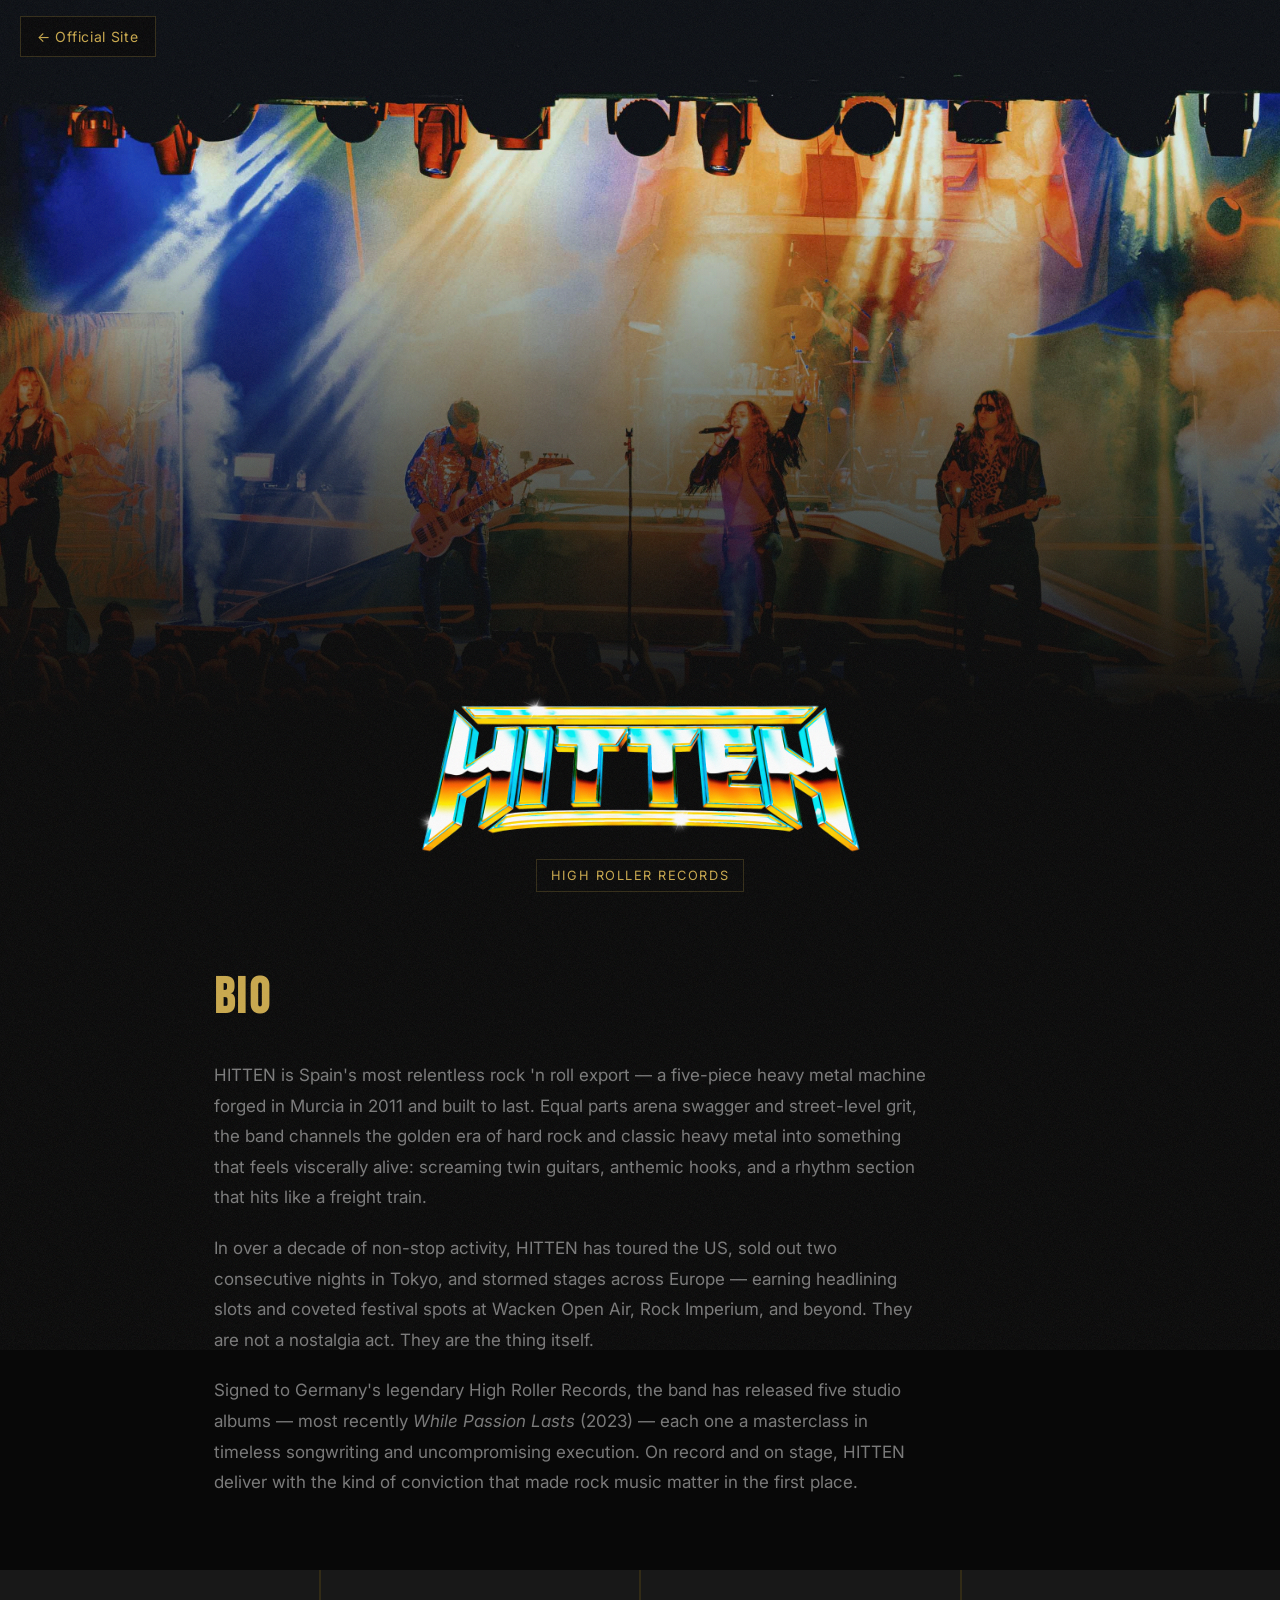
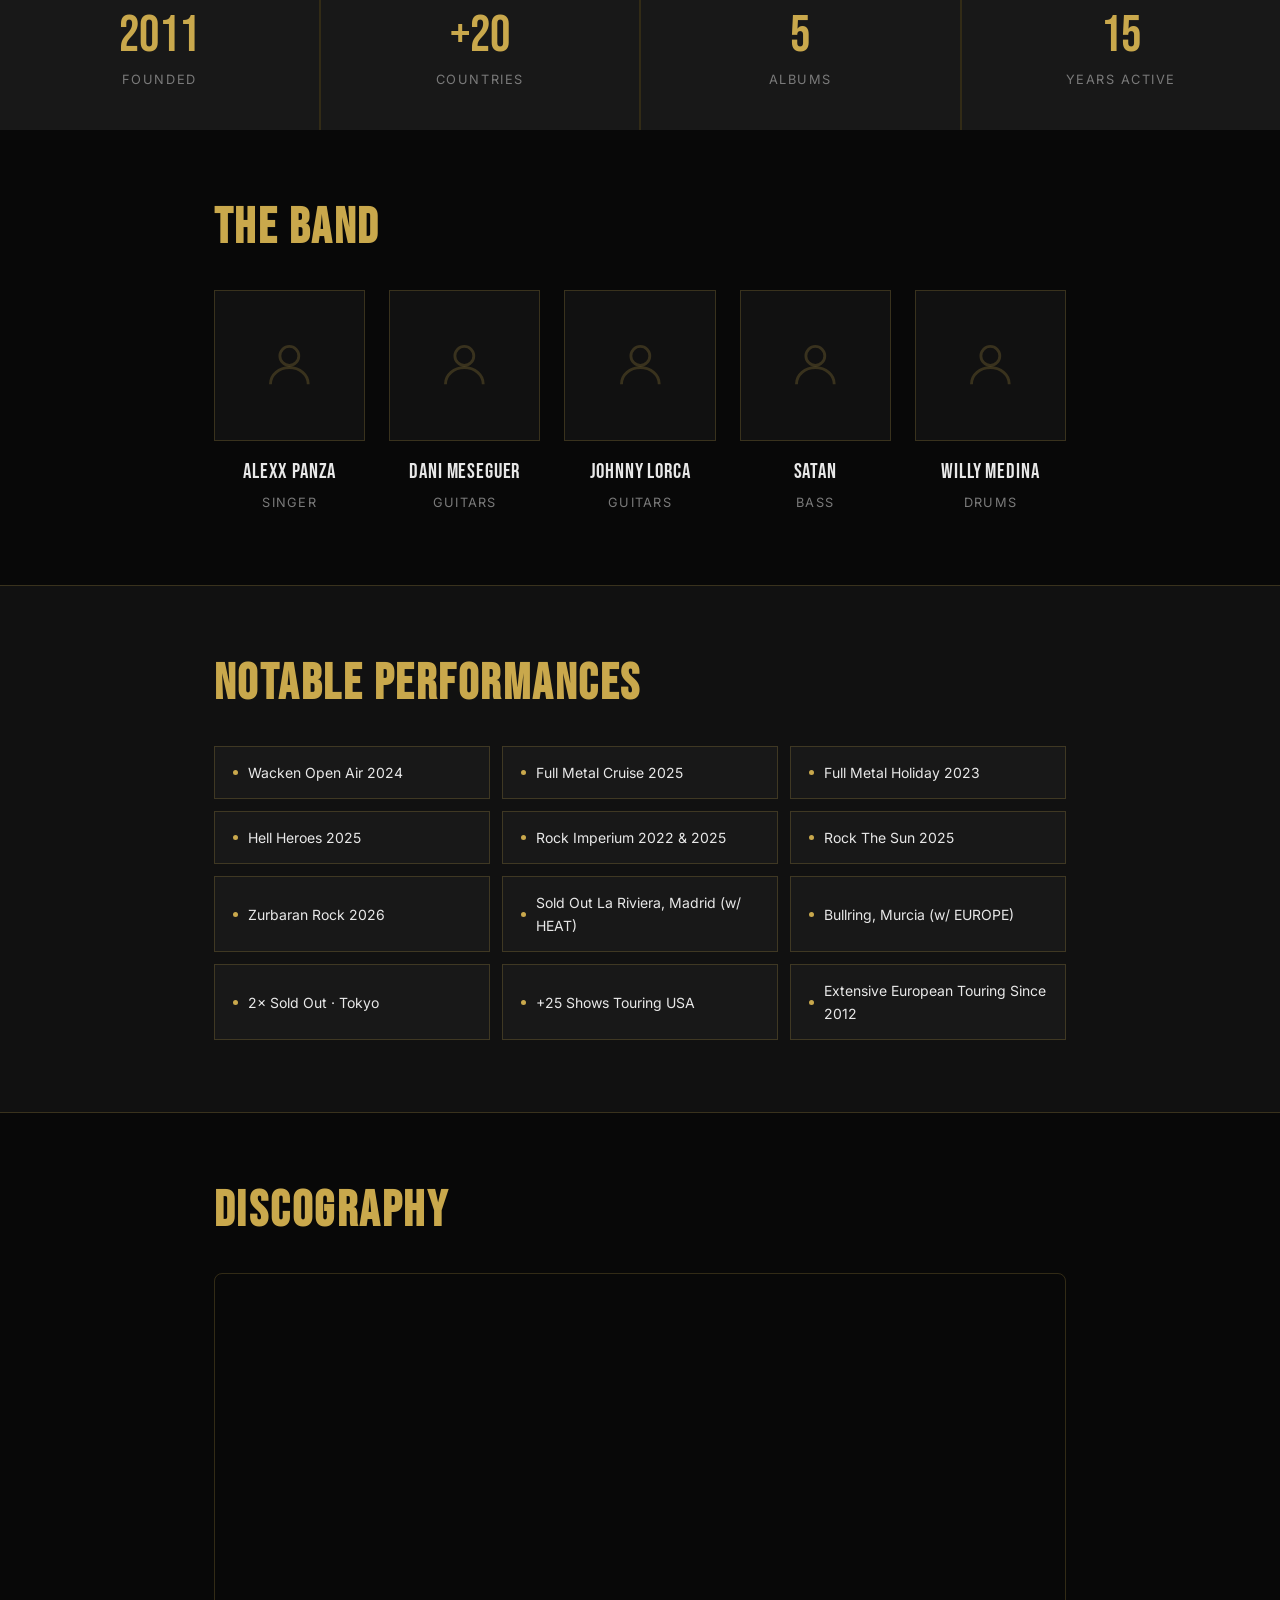
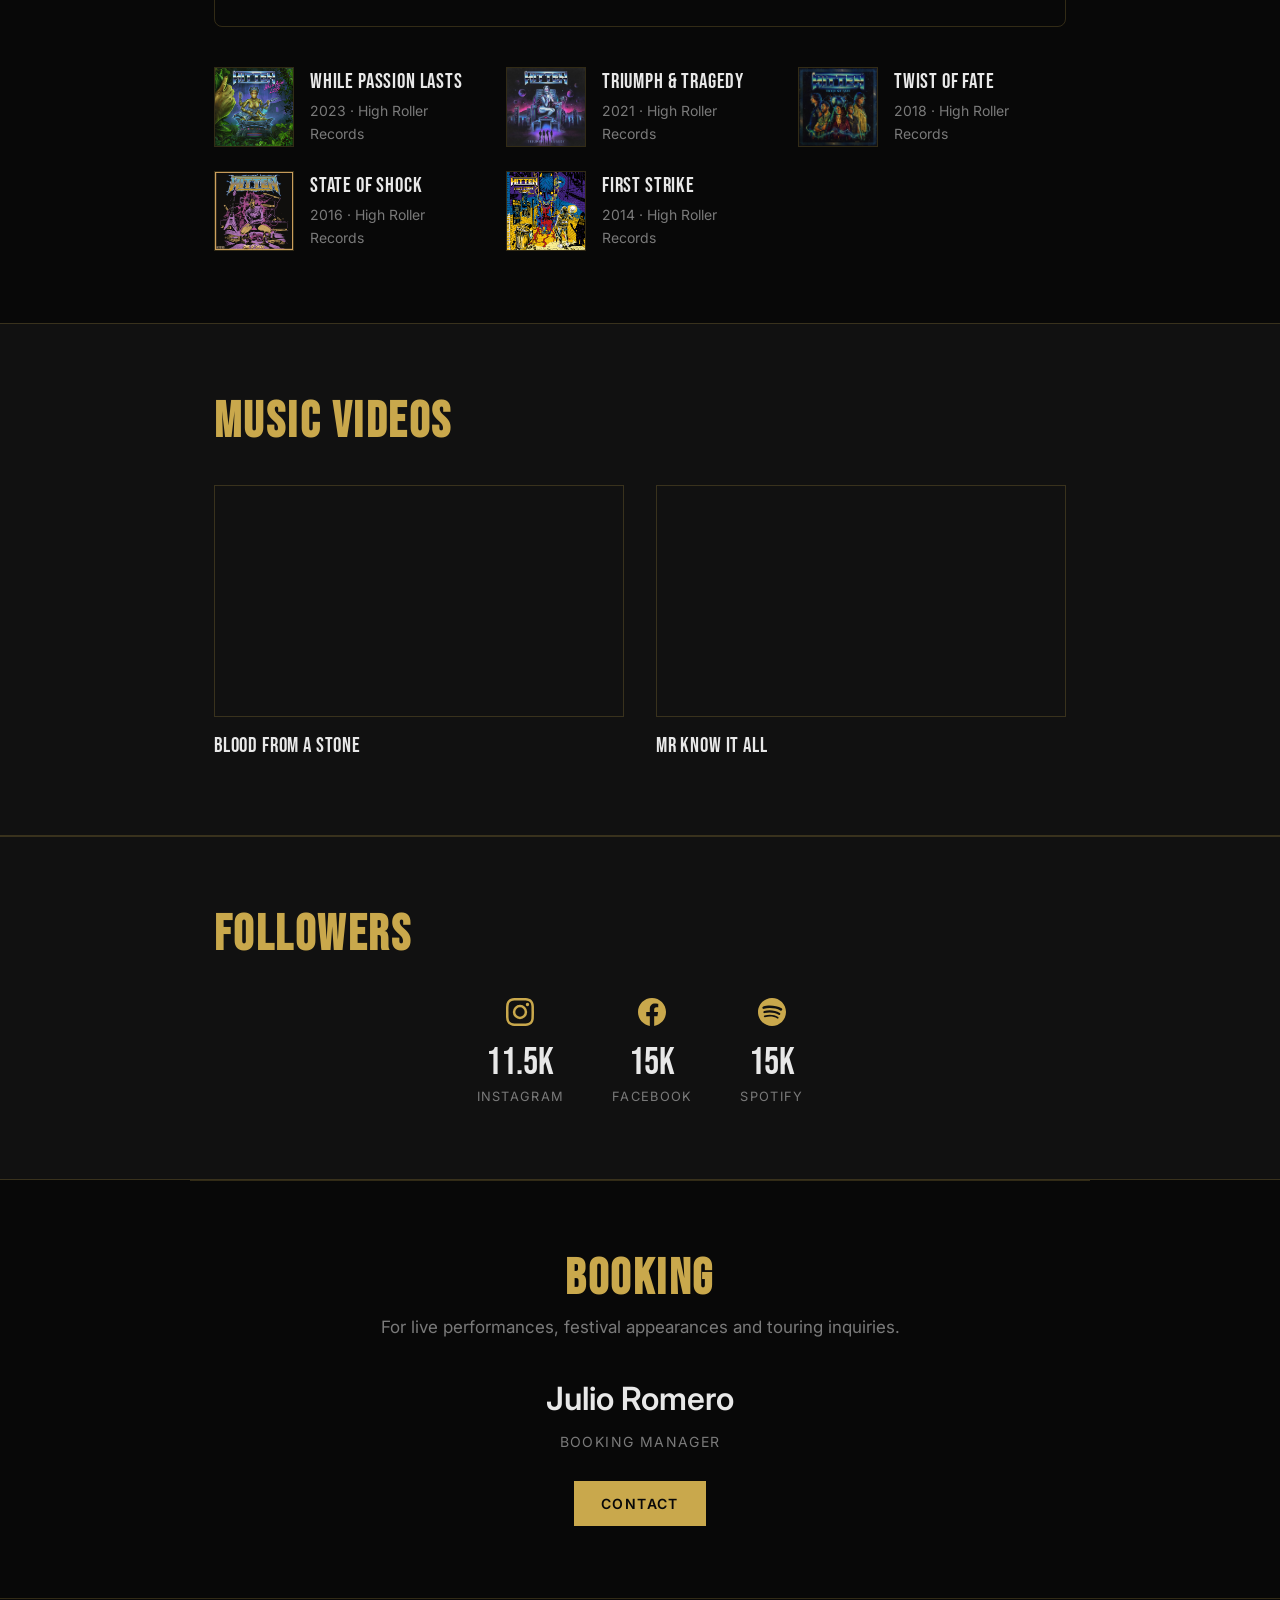
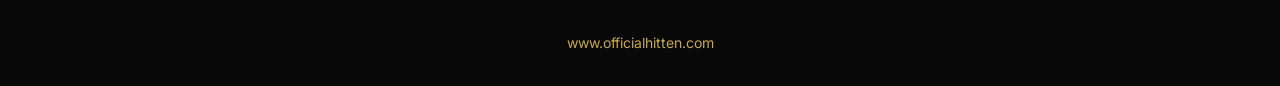
==== commit e0974954: "EPK: añadir sticky nav con secciones y botón top en móvil" ====
--- a/epk.html
+++ b/epk.html
@@ -67,7 +67,7 @@
         }
         .epk-logo {
             width: min(480px, 80vw);
-            margin: 0 auto 20px;
+            margin: 0 auto 40px;
             transform: translateY(40px);
         }
         .epk-tagline {
@@ -412,6 +412,48 @@
         }
         .epk-footer a { color: var(--gold); }
 
+        /* ── Sticky nav ── */
+        .epk-nav {
+            position: fixed;
+            top: 0;
+            left: 0;
+            right: 0;
+            z-index: 90;
+            display: flex;
+            justify-content: center;
+            background: rgba(8, 8, 8, 0.92);
+            backdrop-filter: blur(12px);
+            -webkit-backdrop-filter: blur(12px);
+            border-bottom: 1px solid var(--gold-border);
+            overflow-x: auto;
+            scrollbar-width: none;
+            transform: translateY(-100%);
+            transition: transform 0.3s ease;
+        }
+        .epk-nav::-webkit-scrollbar { display: none; }
+        .epk-nav.epk-nav--visible { transform: translateY(0); }
+
+        .epk-nav-link {
+            padding: 13px 20px;
+            font-size: 0.62rem;
+            letter-spacing: 0.18em;
+            text-transform: uppercase;
+            color: var(--text-muted);
+            white-space: nowrap;
+            border-bottom: 2px solid transparent;
+            transition: color 0.2s, border-color 0.2s;
+        }
+        .epk-nav-link:hover { color: var(--text); }
+        .epk-nav-link.epk-nav--active {
+            color: var(--gold);
+            border-bottom-color: var(--gold);
+        }
+
+        /* ── Mobile: top button ── */
+        .epk-top-btn {
+            display: none;
+        }
+
         /* ── Mobile responsive ── */
         @media (max-width: 767px) {
             .epk-logo {
@@ -421,6 +463,29 @@
             .epk-header-content {
                 padding: 0 24px 32px;
             }
+            .epk-nav { display: none; }
+            .epk-top-btn {
+                display: flex;
+                align-items: center;
+                justify-content: center;
+                position: fixed;
+                bottom: 24px;
+                right: 20px;
+                z-index: 90;
+                width: 44px;
+                height: 44px;
+                background: rgba(8, 8, 8, 0.9);
+                border: 1px solid var(--gold-border);
+                color: var(--gold);
+                font-size: 1.1rem;
+                opacity: 0;
+                pointer-events: none;
+                transition: opacity 0.3s ease;
+            }
+            .epk-top-btn.epk-nav--visible {
+                opacity: 1;
+                pointer-events: auto;
+            }
         }
 
     </style>
@@ -432,7 +497,10 @@
     <!-- ═══ HEADER ═══ -->
     <header class="epk-header">
         <div class="epk-header-bg">
-            <img src="assets/IMG_0885.jpg" alt="HITTEN band photo">
+            <picture>
+                <source media="(max-width: 899px)" srcset="assets/press.jpg">
+                <img src="assets/IMG_0885.jpg" alt="HITTEN band photo">
+            </picture>
         </div>
         <div class="epk-header-content">
             <img src="assets/logoweb.png" alt="HITTEN" class="epk-logo">
@@ -440,8 +508,20 @@
         </div>
     </header>
 
+    <!-- ═══ STICKY NAV ═══ -->
+    <nav class="epk-nav" id="epk-nav" aria-label="EPK sections">
+        <a href="#epk-bio" class="epk-nav-link">Bio</a>
+        <a href="#epk-band" class="epk-nav-link">The Band</a>
+        <a href="#epk-live" class="epk-nav-link">Live</a>
+        <a href="#epk-discography" class="epk-nav-link">Discography</a>
+        <a href="#epk-videos" class="epk-nav-link">Videos</a>
+        <a href="#epk-social" class="epk-nav-link">Social</a>
+        <a href="#epk-booking" class="epk-nav-link">Booking</a>
+    </nav>
+    <a href="#" class="epk-top-btn" id="epk-top-btn" aria-label="Back to top">↑</a>
+
     <!-- ═══ BIO ═══ -->
-    <div class="epk-section reveal-on-scroll">
+    <div class="epk-section reveal-on-scroll" id="epk-bio">
         <h2>Bio</h2>
         <p class="epk-bio-text">
             HITTEN is Spain's most relentless rock 'n roll export — a five-piece heavy metal machine forged in Murcia in 2011 and built to last. Equal parts arena swagger and street-level grit, the band channels the golden era of hard rock and classic heavy metal into something that feels viscerally alive: screaming twin guitars, anthemic hooks, and a rhythm section that hits like a freight train.
@@ -475,7 +555,7 @@
     </div>
 
     <!-- ═══ THE BAND ═══ -->
-    <div class="epk-section">
+    <div class="epk-section" id="epk-band">
         <h2 class="reveal-on-scroll">The Band</h2>
         <div class="epk-members-grid">
 
@@ -538,7 +618,7 @@
     </div>
 
     <!-- ═══ NOTABLE PERFORMANCES ═══ -->
-    <div class="epk-dark">
+    <div class="epk-dark" id="epk-live">
         <div class="epk-section">
             <h2 class="reveal-on-scroll">Notable Performances</h2>
             <div class="epk-performances-grid">
@@ -559,7 +639,7 @@
     </div>
 
     <!-- ═══ DISCOGRAPHY ═══ -->
-    <div class="epk-section">
+    <div class="epk-section" id="epk-discography">
         <h2 class="reveal-on-scroll">Discography</h2>
 
         <div class="epk-spotify-wrap reveal-on-scroll">
@@ -644,7 +724,7 @@
     </div>
 
     <!-- ═══ MUSIC VIDEOS ═══ -->
-    <div class="epk-dark">
+    <div class="epk-dark" id="epk-videos">
         <div class="epk-section">
             <h2 class="reveal-on-scroll">Music Videos</h2>
             <div class="epk-videos-grid">
@@ -677,7 +757,7 @@
     </div>
 
     <!-- ═══ SOCIAL ═══ -->
-    <div class="epk-dark">
+    <div class="epk-dark" id="epk-social">
         <div class="epk-section reveal-on-scroll">
             <h2>Followers</h2>
             <div class="epk-social-inner">
@@ -711,7 +791,7 @@
     </div>
 
     <!-- ═══ BOOKING ═══ -->
-    <div class="epk-section epk-booking reveal-on-scroll">
+    <div class="epk-section epk-booking reveal-on-scroll" id="epk-booking">
         <h2>Booking</h2>
         <p class="epk-booking-desc">For live performances, festival appearances and touring inquiries.</p>
         <p class="epk-booking-name">Julio Romero</p>
@@ -769,6 +849,35 @@
 
         const statsBar = document.querySelector('.epk-stats');
         if (statsBar) statsObserver.observe(statsBar);
+
+        // ── Sticky nav: show after header, highlight active section ──
+        const epkNav    = document.getElementById('epk-nav');
+        const epkTopBtn = document.getElementById('epk-top-btn');
+        const epkHeader = document.querySelector('.epk-header');
+
+        if (epkNav && epkHeader) {
+            // Show/hide nav when header leaves viewport
+            new IntersectionObserver(([entry]) => {
+                const past = !entry.isIntersecting;
+                epkNav.classList.toggle('epk-nav--visible', past);
+                if (epkTopBtn) epkTopBtn.classList.toggle('epk-nav--visible', past);
+            }, { threshold: 0.1 }).observe(epkHeader);
+
+            // Highlight nav link for the section currently in view
+            const navLinks = epkNav.querySelectorAll('.epk-nav-link');
+            const sections = Array.from(navLinks).map(l => document.querySelector(l.getAttribute('href'))).filter(Boolean);
+
+            const sectionObs = new IntersectionObserver((entries) => {
+                entries.forEach(entry => {
+                    if (!entry.isIntersecting) return;
+                    navLinks.forEach(l => l.classList.remove('epk-nav--active'));
+                    const link = epkNav.querySelector(`[href="#${entry.target.id}"]`);
+                    if (link) link.classList.add('epk-nav--active');
+                });
+            }, { rootMargin: '-30% 0px -65% 0px' });
+
+            sections.forEach(s => sectionObs.observe(s));
+        }
     </script>
 </body>
 </html>
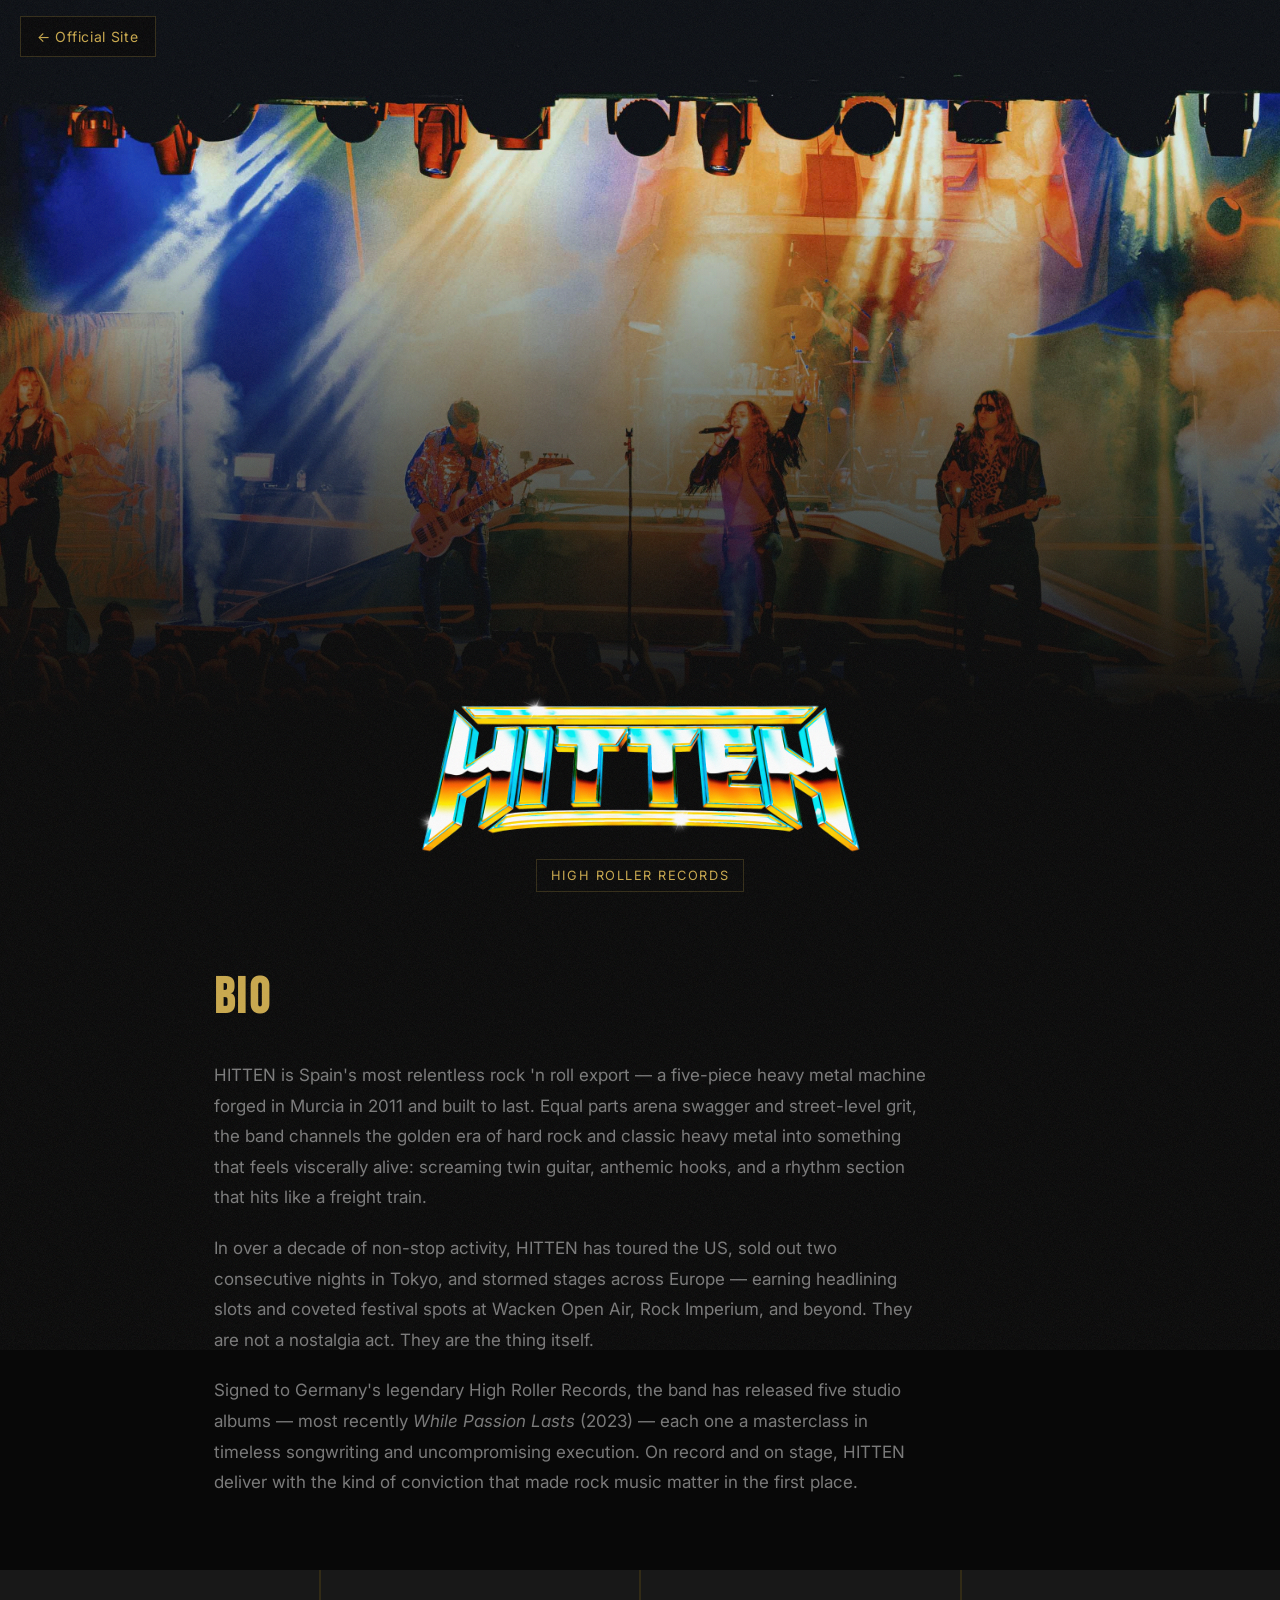
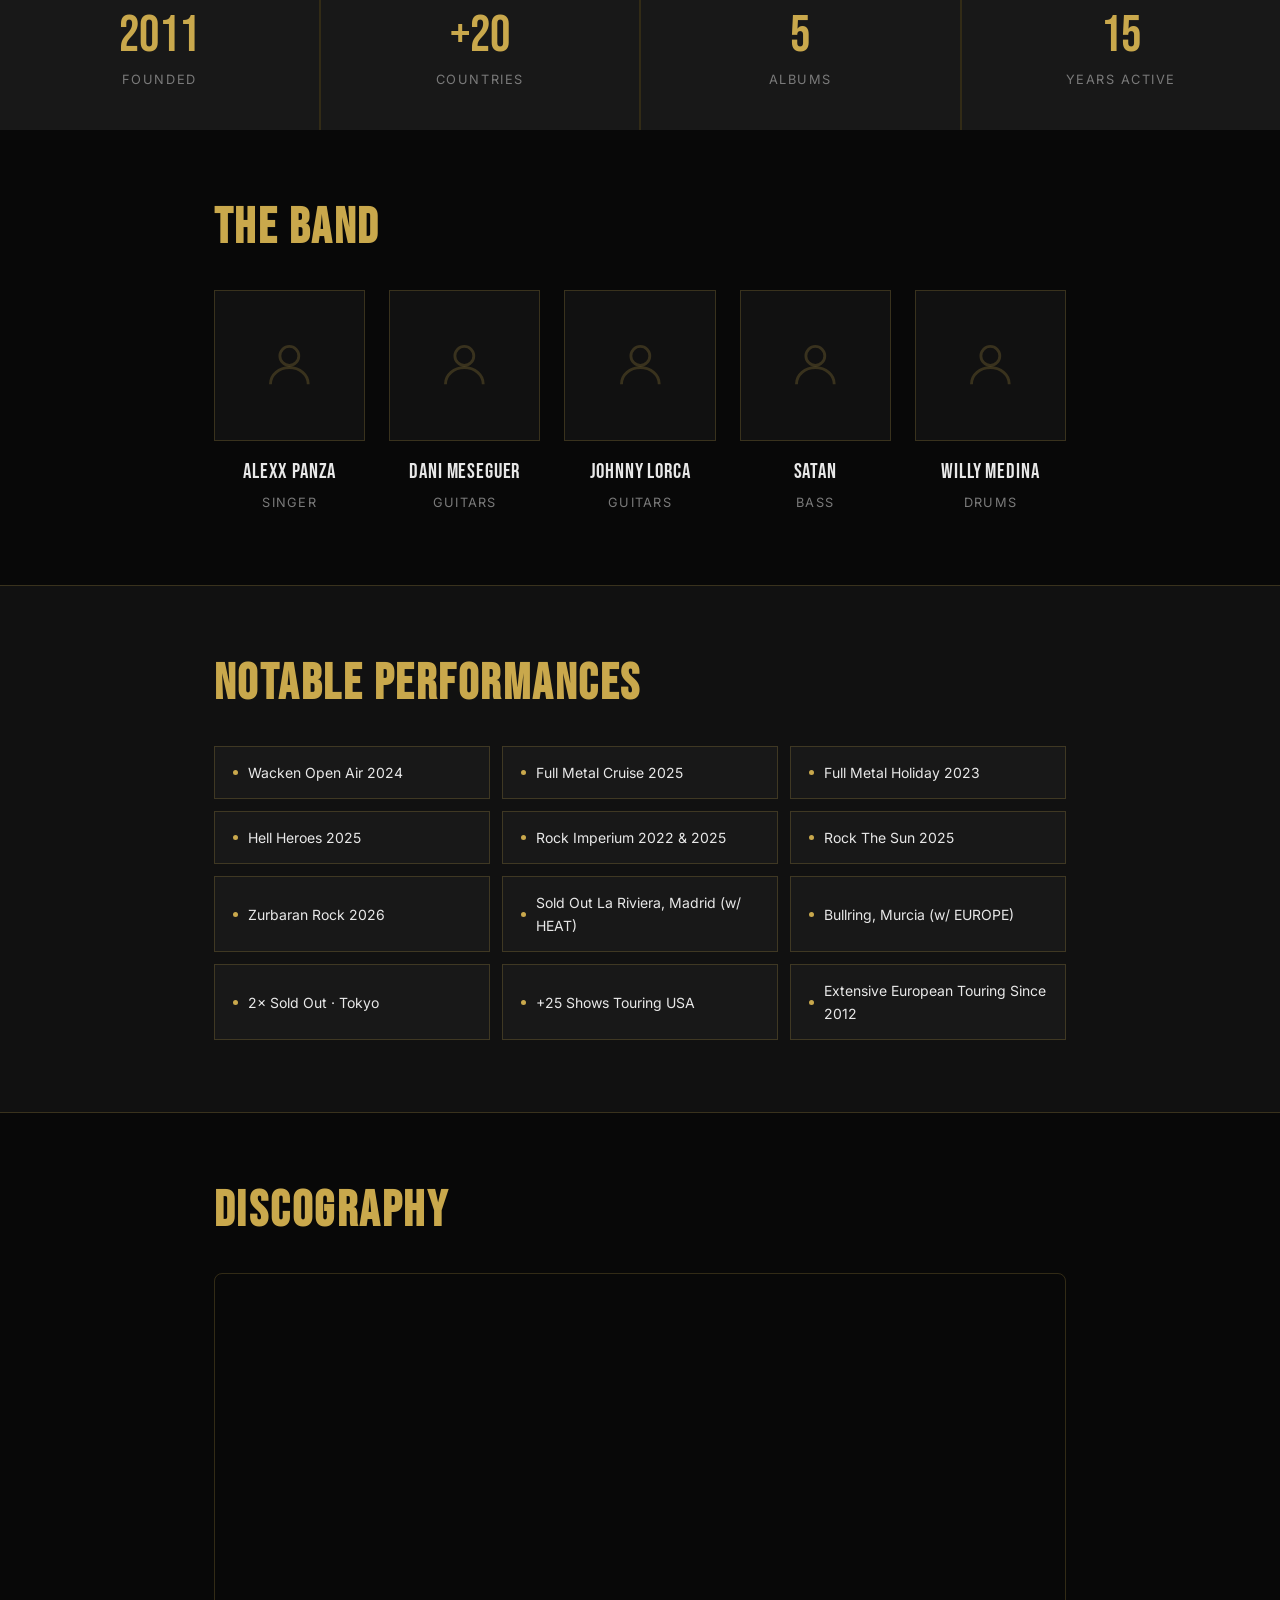
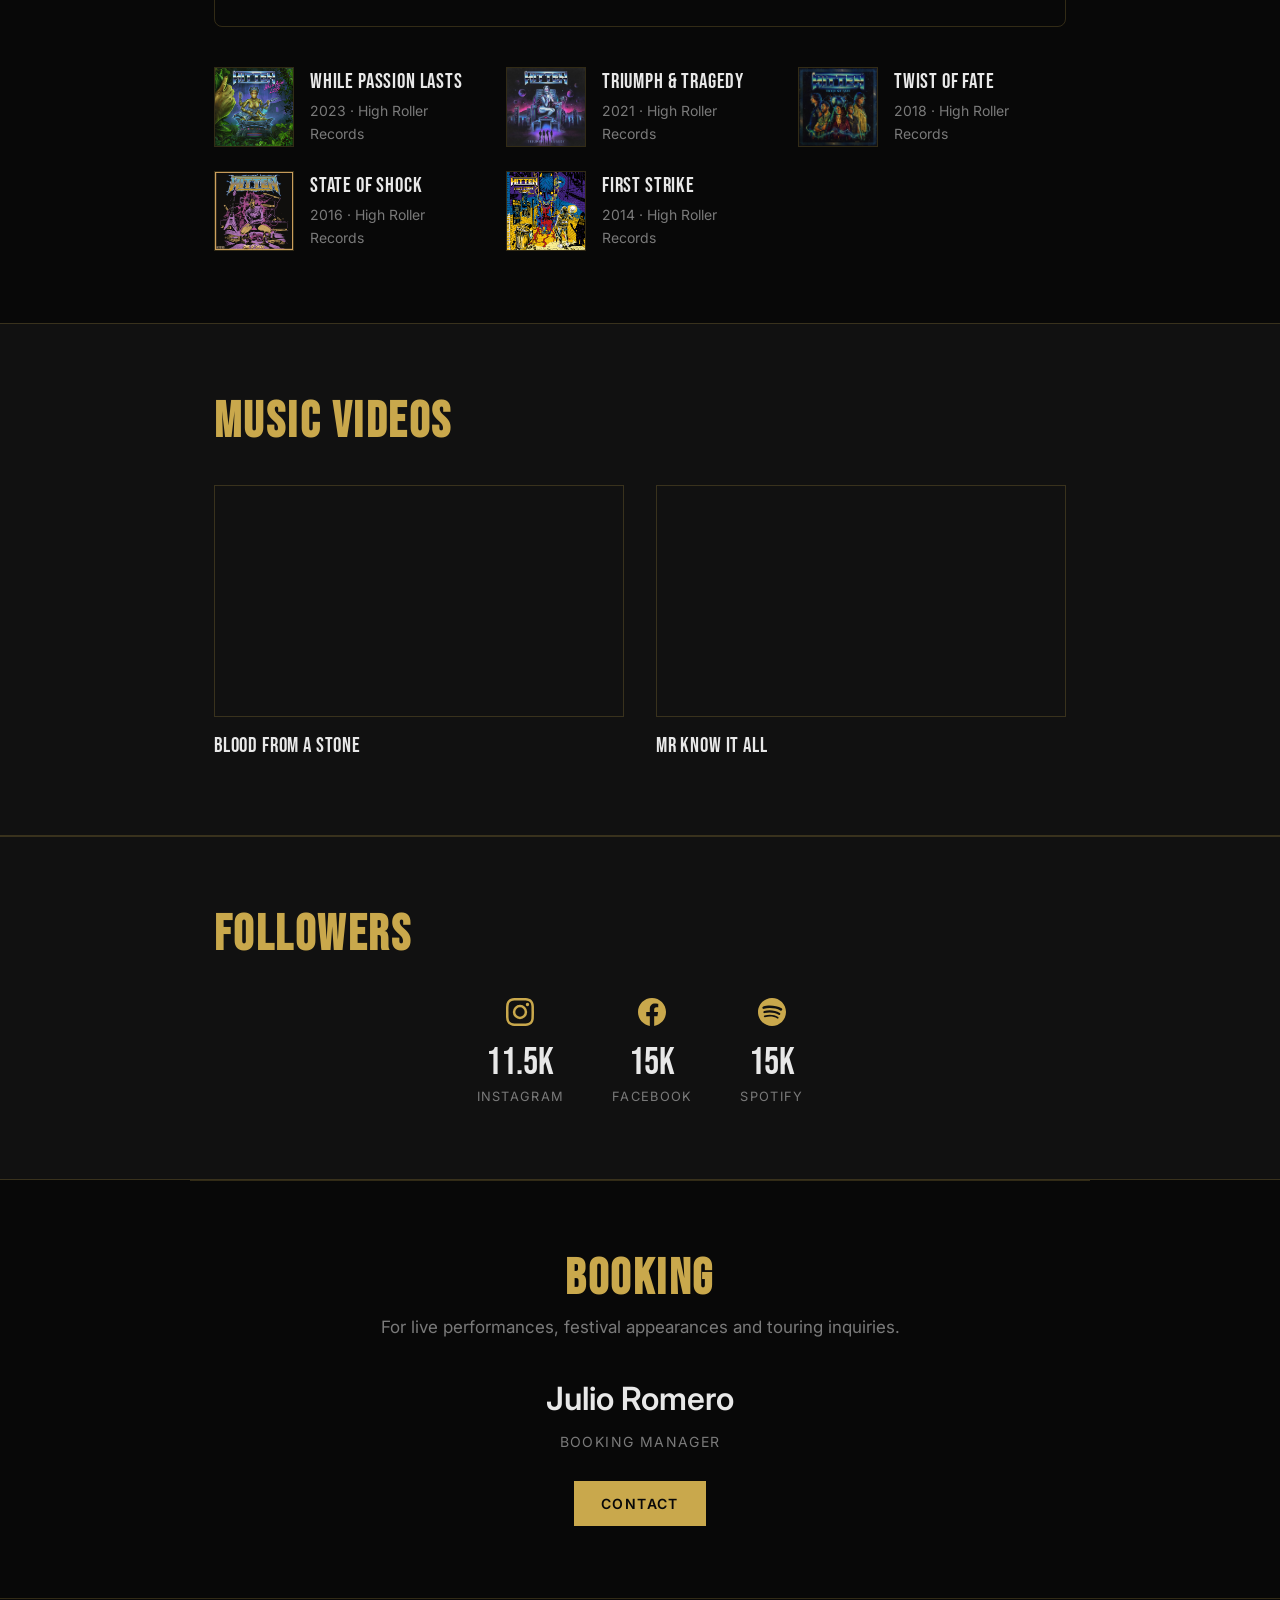
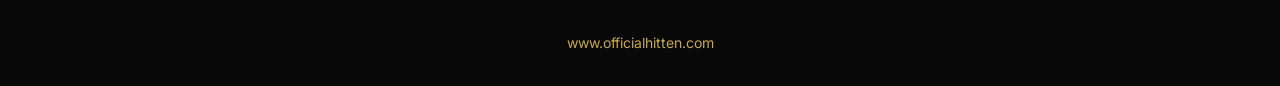
==== commit 007c799f: "EPK: fix typo guitars → guitar in bio text" ====
--- a/epk.html
+++ b/epk.html
@@ -456,6 +456,13 @@
 
         /* ── Mobile responsive ── */
         @media (max-width: 767px) {
+            /* Adaptar el header a la proporción exacta de press.jpg (1080×1350 = 4:5)
+               así object-fit: cover no tiene nada que recortar */
+            .epk-header {
+                height: auto;
+                min-height: unset;
+                aspect-ratio: 1080 / 1350;
+            }
             .epk-logo {
                 transform: none;
                 margin-bottom: 16px;
@@ -524,7 +531,7 @@
     <div class="epk-section reveal-on-scroll" id="epk-bio">
         <h2>Bio</h2>
         <p class="epk-bio-text">
-            HITTEN is Spain's most relentless rock 'n roll export — a five-piece heavy metal machine forged in Murcia in 2011 and built to last. Equal parts arena swagger and street-level grit, the band channels the golden era of hard rock and classic heavy metal into something that feels viscerally alive: screaming twin guitars, anthemic hooks, and a rhythm section that hits like a freight train.
+            HITTEN is Spain's most relentless rock 'n roll export — a five-piece heavy metal machine forged in Murcia in 2011 and built to last. Equal parts arena swagger and street-level grit, the band channels the golden era of hard rock and classic heavy metal into something that feels viscerally alive: screaming twin guitar, anthemic hooks, and a rhythm section that hits like a freight train.
         </p>
         <p class="epk-bio-text">
             In over a decade of non-stop activity, HITTEN has toured the US, sold out two consecutive nights in Tokyo, and stormed stages across Europe — earning headlining slots and coveted festival spots at Wacken Open Air, Rock Imperium, and beyond. They are not a nostalgia act. They are the thing itself.
@@ -861,7 +868,7 @@
                 const past = !entry.isIntersecting;
                 epkNav.classList.toggle('epk-nav--visible', past);
                 if (epkTopBtn) epkTopBtn.classList.toggle('epk-nav--visible', past);
-            }, { threshold: 0.1 }).observe(epkHeader);
+            }, { threshold: 0.6 }).observe(epkHeader);
 
             // Highlight nav link for the section currently in view
             const navLinks = epkNav.querySelectorAll('.epk-nav-link');
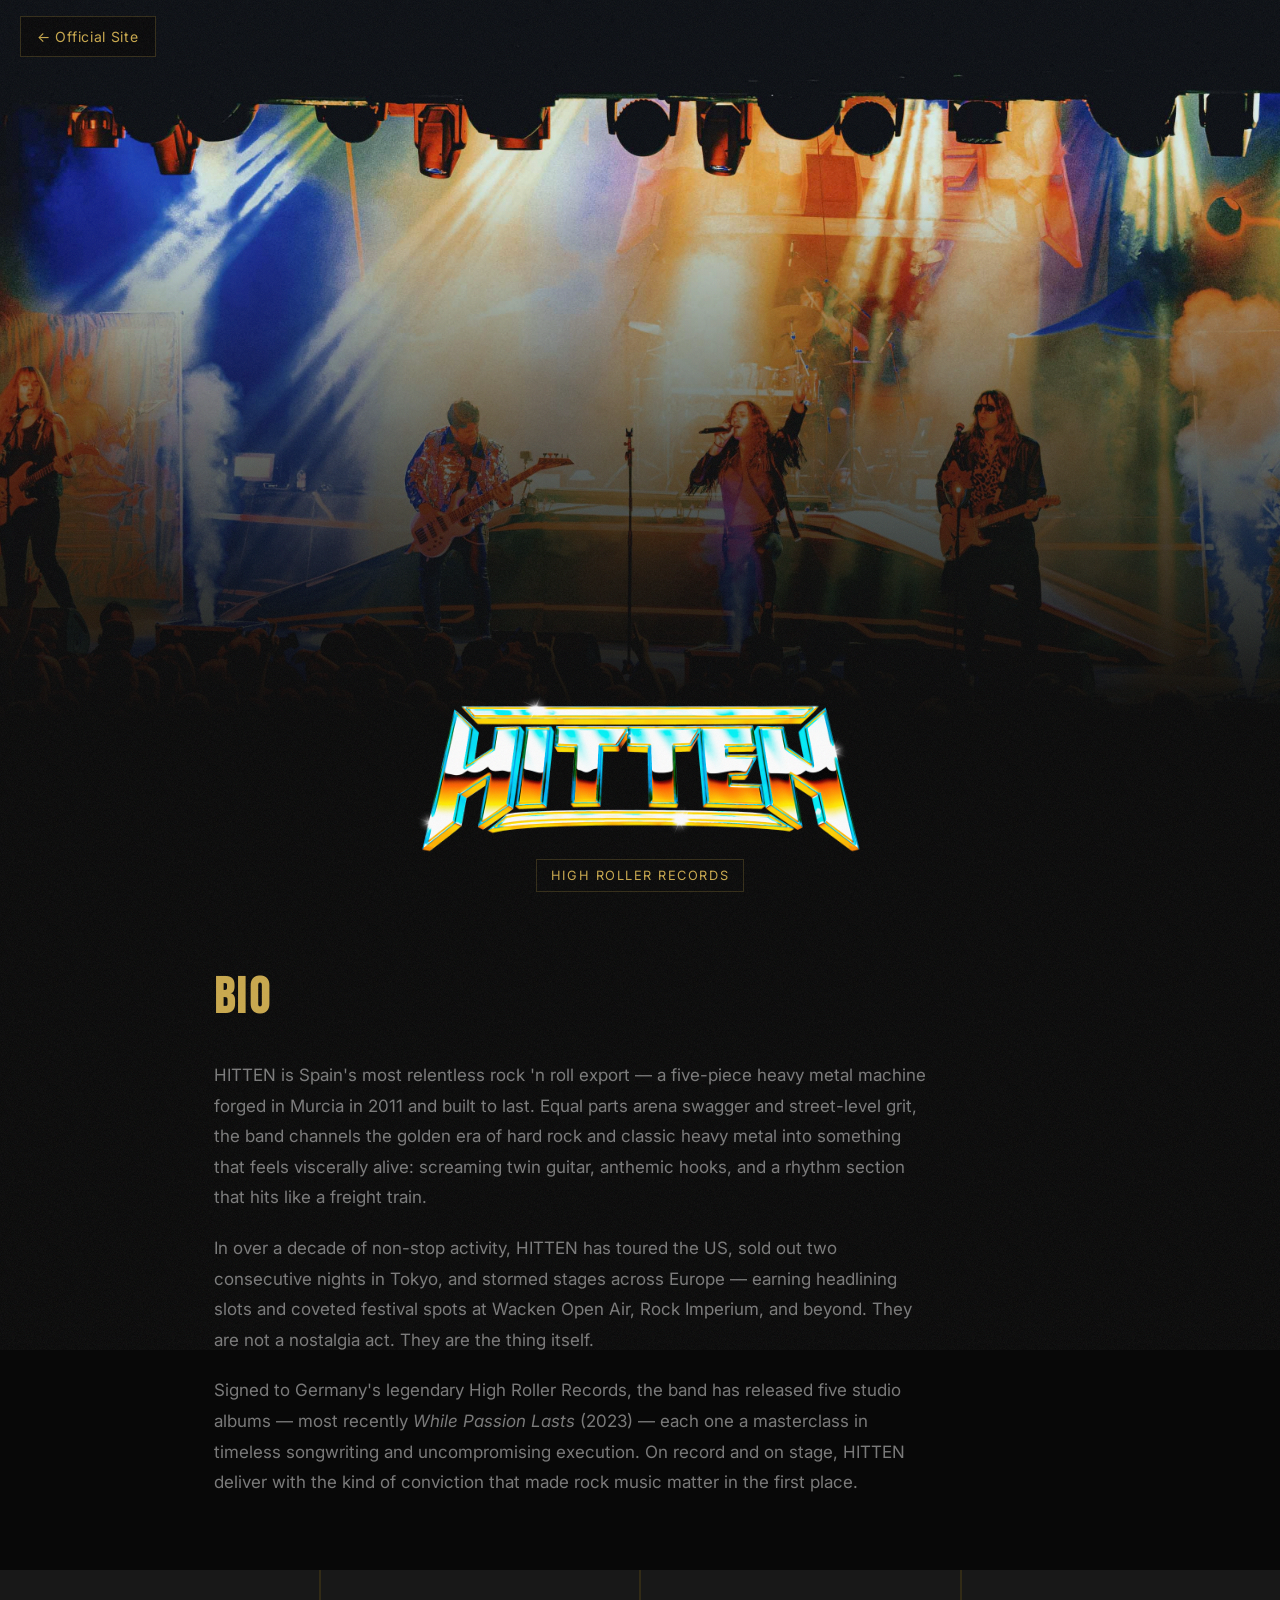
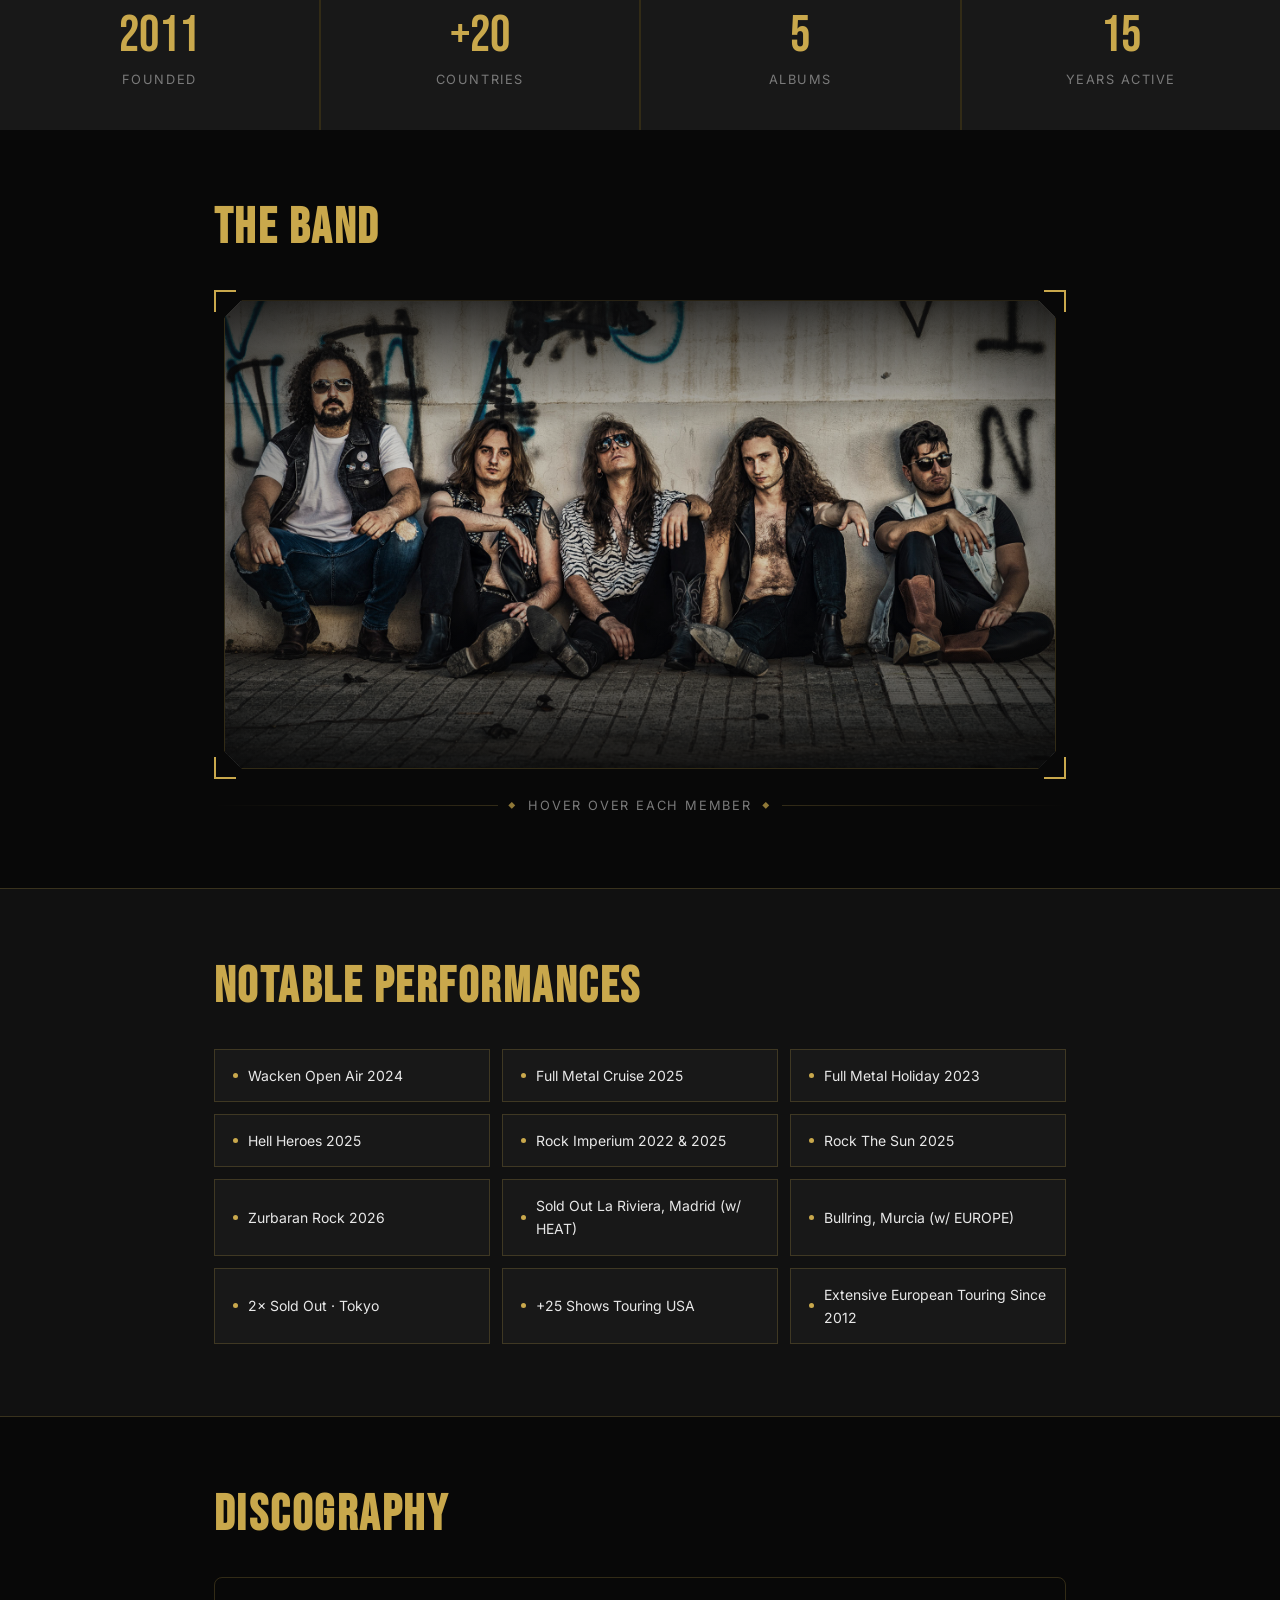
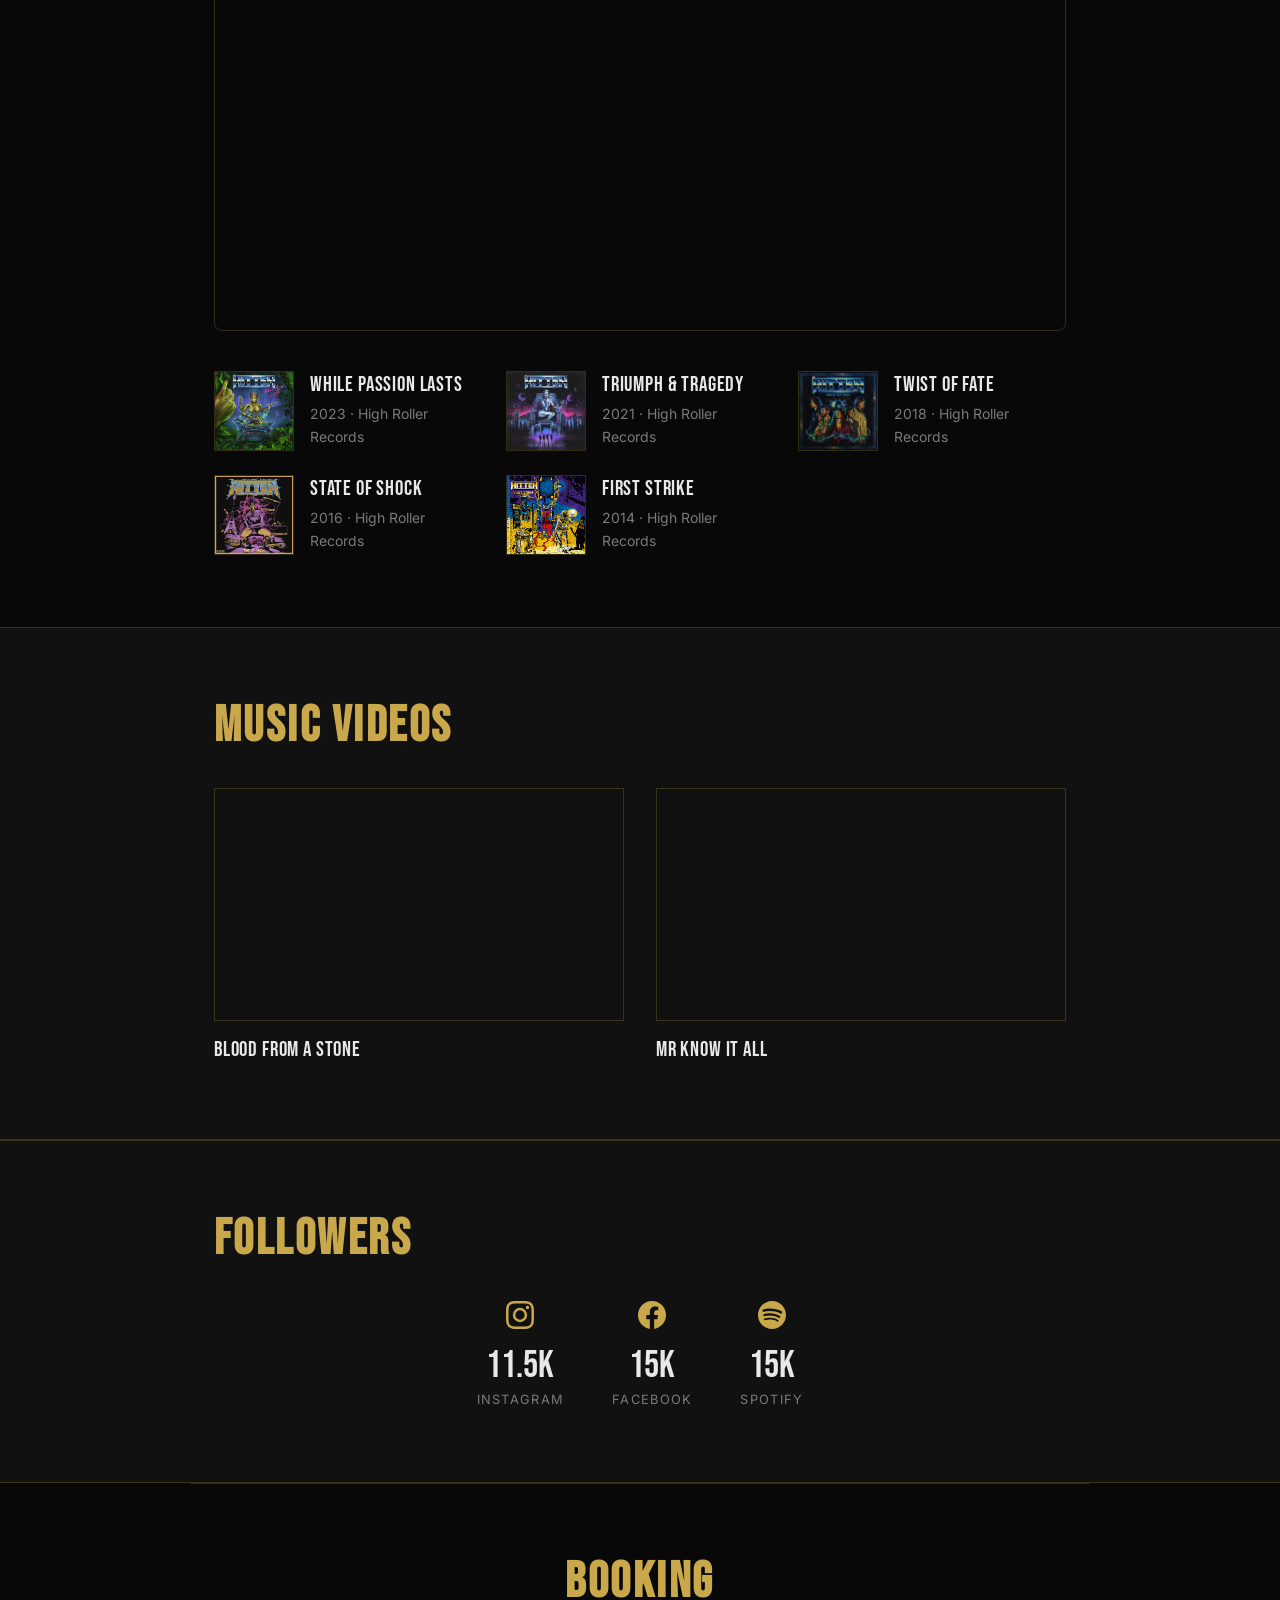
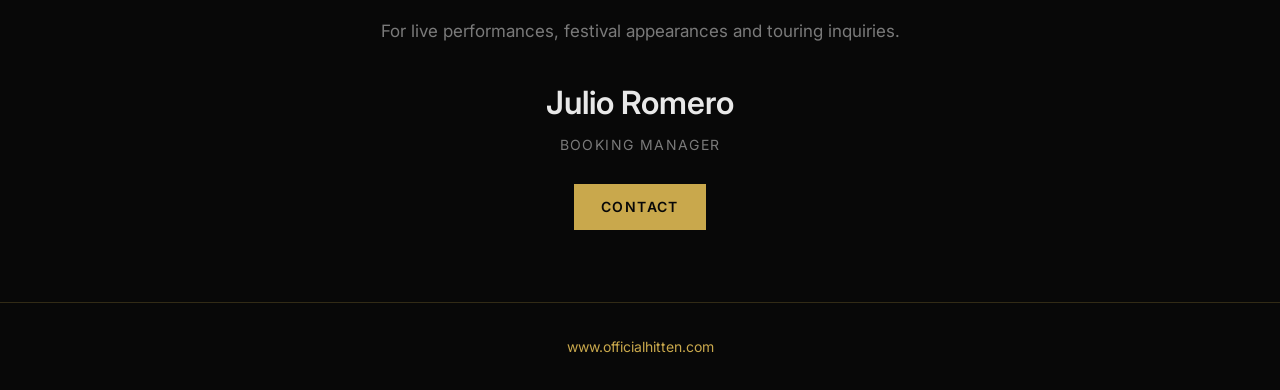
==== commit f9224b79: "EPK: reemplazar avatares por foto interactiva de la banda Sección The Band: foto real con zonas hove" ====
--- a/epk.html
+++ b/epk.html
@@ -452,6 +452,195 @@
         /* ── Mobile: top button ── */
         .epk-top-btn {
             display: none;
+        }
+
+        /* ── Interactive Band Photo ── */
+        @keyframes band-glow-pulse {
+            0%, 100% {
+                border-color: rgba(201, 168, 76, 0.5);
+                box-shadow: inset 0 0 50px 10px rgba(201, 168, 76, 0.08);
+            }
+            50% {
+                border-color: rgba(201, 168, 76, 1);
+                box-shadow: inset 0 0 100px 30px rgba(201, 168, 76, 0.26);
+            }
+        }
+
+        /* geometric frame + corner brackets */
+        .band-frame {
+            position: relative;
+            padding: 10px;
+        }
+        .band-corner {
+            position: absolute;
+            width: 22px;
+            height: 22px;
+            z-index: 5;
+        }
+        .band-corner--tl { top: 0;  left: 0;  border-top:    2px solid var(--gold); border-left:  2px solid var(--gold); }
+        .band-corner--tr { top: 0;  right: 0; border-top:    2px solid var(--gold); border-right: 2px solid var(--gold); }
+        .band-corner--bl { bottom: 0; left: 0;  border-bottom: 2px solid var(--gold); border-left:  2px solid var(--gold); }
+        .band-corner--br { bottom: 0; right: 0; border-bottom: 2px solid var(--gold); border-right: 2px solid var(--gold); }
+
+        .epk-band-photo-wrap {
+            position: relative;
+            overflow: hidden;
+            border: 1px solid var(--gold-border);
+            user-select: none;
+            -webkit-user-select: none;
+            /* chamfered corners — angular metal aesthetic */
+            clip-path: polygon(
+                18px 0, calc(100% - 18px) 0,
+                100% 18px, 100% calc(100% - 18px),
+                calc(100% - 18px) 100%, 18px 100%,
+                0 calc(100% - 18px), 0 18px
+            );
+        }
+        .epk-band-photo-wrap > img {
+            width: 100%;
+            display: block;
+            pointer-events: none;
+            filter: contrast(1.08) brightness(0.82) saturate(0.82);
+        }
+        /* cinematic gradient: fades to page bg top+bottom, vignette on sides */
+        .epk-band-photo-wrap::before {
+            content: '';
+            position: absolute;
+            inset: 0;
+            z-index: 1;
+            pointer-events: none;
+            background:
+                linear-gradient(to bottom,
+                    rgba(8,8,8,0.78) 0%,
+                    transparent 28%,
+                    transparent 60%,
+                    rgba(8,8,8,0.92) 100%
+                ),
+                linear-gradient(to right,
+                    rgba(8,8,8,0.38) 0%,
+                    transparent 16%,
+                    transparent 84%,
+                    rgba(8,8,8,0.38) 100%
+                );
+        }
+        .band-zone {
+            position: absolute;
+            top: 0;
+            bottom: 0;
+            background: transparent;
+            border: none;
+            padding: 0;
+            cursor: pointer;
+            z-index: 2;
+            -webkit-tap-highlight-color: transparent;
+        }
+        /* blue-black dim overlay per zone */
+        .band-zone::before {
+            content: '';
+            position: absolute;
+            inset: 0;
+            background: rgba(5, 10, 30, 0.85);
+            opacity: 0;
+            transition: opacity 0.45s ease;
+        }
+        .band-zone--dim::before { opacity: 1; }
+        /* pulsing gold border — active zone */
+        .band-zone::after {
+            content: '';
+            position: absolute;
+            inset: 0;
+            border: 2.5px solid rgba(201, 168, 76, 0.9);
+            opacity: 0;
+            transition: opacity 0.3s ease;
+        }
+        .band-zone--active::after {
+            opacity: 1;
+            animation: band-glow-pulse 2.2s ease-in-out infinite;
+        }
+
+        /* info card */
+        .band-info-card {
+            position: absolute;
+            bottom: 0;
+            left: 0;
+            right: 0;
+            padding: 80px 20px 26px;
+            background: linear-gradient(to top, rgba(8,8,8,0.98) 0%, rgba(8,8,8,0.65) 45%, transparent 100%);
+            text-align: center;
+            opacity: 0;
+            transform: translateY(24px) scale(0.97);
+            filter: blur(14px);
+            transition: opacity 0.5s ease, transform 0.5s ease, filter 0.5s ease;
+            z-index: 3;
+            pointer-events: none;
+        }
+        .band-info-card.band-card--visible {
+            opacity: 1;
+            transform: translateY(0) scale(1);
+            filter: blur(0px);
+        }
+
+        .band-info-name {
+            display: block;
+            font-family: var(--font-display);
+            font-size: clamp(2rem, 5vw, 3.2rem);
+            letter-spacing: 0.08em;
+            color: #fff;
+            line-height: 1;
+            text-shadow: 0 0 40px rgba(255,255,255,0.35), 0 2px 8px rgba(0,0,0,1);
+        }
+        /* gold separator line that slides open */
+        .band-info-sep {
+            display: block;
+            height: 2px;
+            background: linear-gradient(to right, transparent, var(--gold), transparent);
+            width: 0;
+            margin: 12px auto;
+            transition: width 0.55s ease 0.15s;
+        }
+        .band-card--visible .band-info-sep { width: 80px; }
+
+        .band-info-role {
+            display: block;
+            font-size: 0.7rem;
+            color: var(--gold);
+            text-transform: uppercase;
+            letter-spacing: 0em;
+            transition: letter-spacing 0.65s ease 0.2s;
+        }
+        .band-card--visible .band-info-role { letter-spacing: 0.38em; }
+
+        /* geometric divider below photo */
+        .band-photo-hint {
+            display: flex;
+            align-items: center;
+            gap: 10px;
+            margin-top: 16px;
+            font-size: var(--text-xs);
+            color: var(--text-muted);
+            text-transform: uppercase;
+            letter-spacing: 0.14em;
+        }
+        .band-photo-hint::before,
+        .band-photo-hint::after {
+            content: '';
+            flex: 1;
+            height: 1px;
+            background: linear-gradient(to right, transparent, var(--gold-border));
+        }
+        .band-photo-hint::after {
+            background: linear-gradient(to left, transparent, var(--gold-border));
+        }
+        .band-hint-gem {
+            color: var(--gold);
+            font-size: 0.45rem;
+            line-height: 1;
+            opacity: 0.7;
+        }
+        .band-hint-mobile { display: none; }
+        @media (hover: none) {
+            .band-hint-desktop { display: none; }
+            .band-hint-mobile  { display: inline; }
         }
 
         /* ── Mobile responsive ── */
@@ -564,64 +753,31 @@
     <!-- ═══ THE BAND ═══ -->
     <div class="epk-section" id="epk-band">
         <h2 class="reveal-on-scroll">The Band</h2>
-        <div class="epk-members-grid">
-
-            <div class="epk-member reveal-on-scroll">
-                <div class="epk-member-photo">
-                    <svg viewBox="0 0 24 24" fill="none" stroke="currentColor" stroke-width="1.2" aria-hidden="true">
-                        <circle cx="12" cy="8" r="4"/>
-                        <path d="M4 20c0-4 3.6-7 8-7s8 3 8 7"/>
-                    </svg>
-                </div>
-                <p class="epk-member-name">Alexx Panza</p>
-                <p class="epk-member-role">Singer</p>
+        <div class="band-frame reveal-on-scroll">
+            <span class="band-corner band-corner--tl" aria-hidden="true"></span>
+            <span class="band-corner band-corner--tr" aria-hidden="true"></span>
+            <span class="band-corner band-corner--bl" aria-hidden="true"></span>
+            <span class="band-corner band-corner--br" aria-hidden="true"></span>
+            <div class="epk-band-photo-wrap" id="epk-band-wrap">
+                <img src="assets/hitten3reduced.jpg" alt="HITTEN — The Band" draggable="false">
+                <button class="band-zone" style="left:0%;width:20%"  aria-label="Willy Medina — Drums"></button>
+                <button class="band-zone" style="left:20%;width:20%" aria-label="Dani Meseguer — Guitar"></button>
+                <button class="band-zone" style="left:40%;width:20%" aria-label="Johnny Lorca — Guitar"></button>
+                <button class="band-zone" style="left:60%;width:20%" aria-label="Alexx Panza — Singer"></button>
+                <button class="band-zone" style="left:80%;width:20%" aria-label="Satan — Bass"></button>
+                <div class="band-info-card" id="band-info-card" aria-live="polite">
+                    <span class="band-info-name"></span>
+                    <span class="band-info-sep" aria-hidden="true"></span>
+                    <span class="band-info-role"></span>
+                </div>
             </div>
-
-            <div class="epk-member reveal-on-scroll reveal-d1">
-                <div class="epk-member-photo">
-                    <svg viewBox="0 0 24 24" fill="none" stroke="currentColor" stroke-width="1.2" aria-hidden="true">
-                        <circle cx="12" cy="8" r="4"/>
-                        <path d="M4 20c0-4 3.6-7 8-7s8 3 8 7"/>
-                    </svg>
-                </div>
-                <p class="epk-member-name">Dani Meseguer</p>
-                <p class="epk-member-role">Guitars</p>
-            </div>
-
-            <div class="epk-member reveal-on-scroll reveal-d2">
-                <div class="epk-member-photo">
-                    <svg viewBox="0 0 24 24" fill="none" stroke="currentColor" stroke-width="1.2" aria-hidden="true">
-                        <circle cx="12" cy="8" r="4"/>
-                        <path d="M4 20c0-4 3.6-7 8-7s8 3 8 7"/>
-                    </svg>
-                </div>
-                <p class="epk-member-name">Johnny Lorca</p>
-                <p class="epk-member-role">Guitars</p>
-            </div>
-
-            <div class="epk-member reveal-on-scroll reveal-d3">
-                <div class="epk-member-photo">
-                    <svg viewBox="0 0 24 24" fill="none" stroke="currentColor" stroke-width="1.2" aria-hidden="true">
-                        <circle cx="12" cy="8" r="4"/>
-                        <path d="M4 20c0-4 3.6-7 8-7s8 3 8 7"/>
-                    </svg>
-                </div>
-                <p class="epk-member-name">Satan</p>
-                <p class="epk-member-role">Bass</p>
-            </div>
-
-            <div class="epk-member reveal-on-scroll reveal-d4">
-                <div class="epk-member-photo">
-                    <svg viewBox="0 0 24 24" fill="none" stroke="currentColor" stroke-width="1.2" aria-hidden="true">
-                        <circle cx="12" cy="8" r="4"/>
-                        <path d="M4 20c0-4 3.6-7 8-7s8 3 8 7"/>
-                    </svg>
-                </div>
-                <p class="epk-member-name">Willy Medina</p>
-                <p class="epk-member-role">Drums</p>
-            </div>
-
-        </div>
+        </div>
+        <p class="band-photo-hint">
+            <span aria-hidden="true" class="band-hint-gem">◆</span>
+            <span class="band-hint-desktop">Hover over each member</span>
+            <span class="band-hint-mobile">Tap on each member</span>
+            <span aria-hidden="true" class="band-hint-gem">◆</span>
+        </p>
     </div>
 
     <!-- ═══ NOTABLE PERFORMANCES ═══ -->
@@ -885,6 +1041,55 @@
 
             sections.forEach(s => sectionObs.observe(s));
         }
+        // ── Interactive Band Photo ──
+        const bandWrap = document.getElementById('epk-band-wrap');
+        const bandCard = document.getElementById('band-info-card');
+
+        if (bandWrap && bandCard) {
+            const bandZones  = bandWrap.querySelectorAll('.band-zone');
+            const bandNameEl = bandCard.querySelector('.band-info-name');
+            const bandRoleEl = bandCard.querySelector('.band-info-role');
+
+            const members = [
+                { name: 'Willy Medina',  role: 'Drums'   },
+                { name: 'Dani Meseguer', role: 'Guitar' },
+                { name: 'Johnny Lorca',  role: 'Guitar' },
+                { name: 'Alexx Panza',   role: 'Singer'  },
+                { name: 'Satan',         role: 'Bass'    }
+            ];
+
+            function activateMember(index) {
+                bandZones.forEach((z, i) => {
+                    z.classList.toggle('band-zone--active', i === index);
+                    z.classList.toggle('band-zone--dim',    i !== index);
+                });
+                bandNameEl.textContent = members[index].name;
+                bandRoleEl.textContent = members[index].role;
+                bandCard.classList.add('band-card--visible');
+            }
+
+            function deactivateAll() {
+                bandZones.forEach(z => z.classList.remove('band-zone--active', 'band-zone--dim'));
+                bandCard.classList.remove('band-card--visible');
+            }
+
+            bandZones.forEach((zone, i) => {
+                // Desktop: hover
+                zone.addEventListener('mouseenter', () => activateMember(i));
+                // Mobile: tap toggles on/off
+                zone.addEventListener('touchstart', (e) => {
+                    e.preventDefault();
+                    zone.classList.contains('band-zone--active') ? deactivateAll() : activateMember(i);
+                }, { passive: false });
+            });
+
+            // Deactivate when cursor leaves the photo
+            bandWrap.addEventListener('mouseleave', deactivateAll);
+            // Deactivate on tap outside the photo
+            document.addEventListener('touchstart', (e) => {
+                if (!bandWrap.contains(e.target)) deactivateAll();
+            }, { passive: true });
+        }
     </script>
 </body>
 </html>
